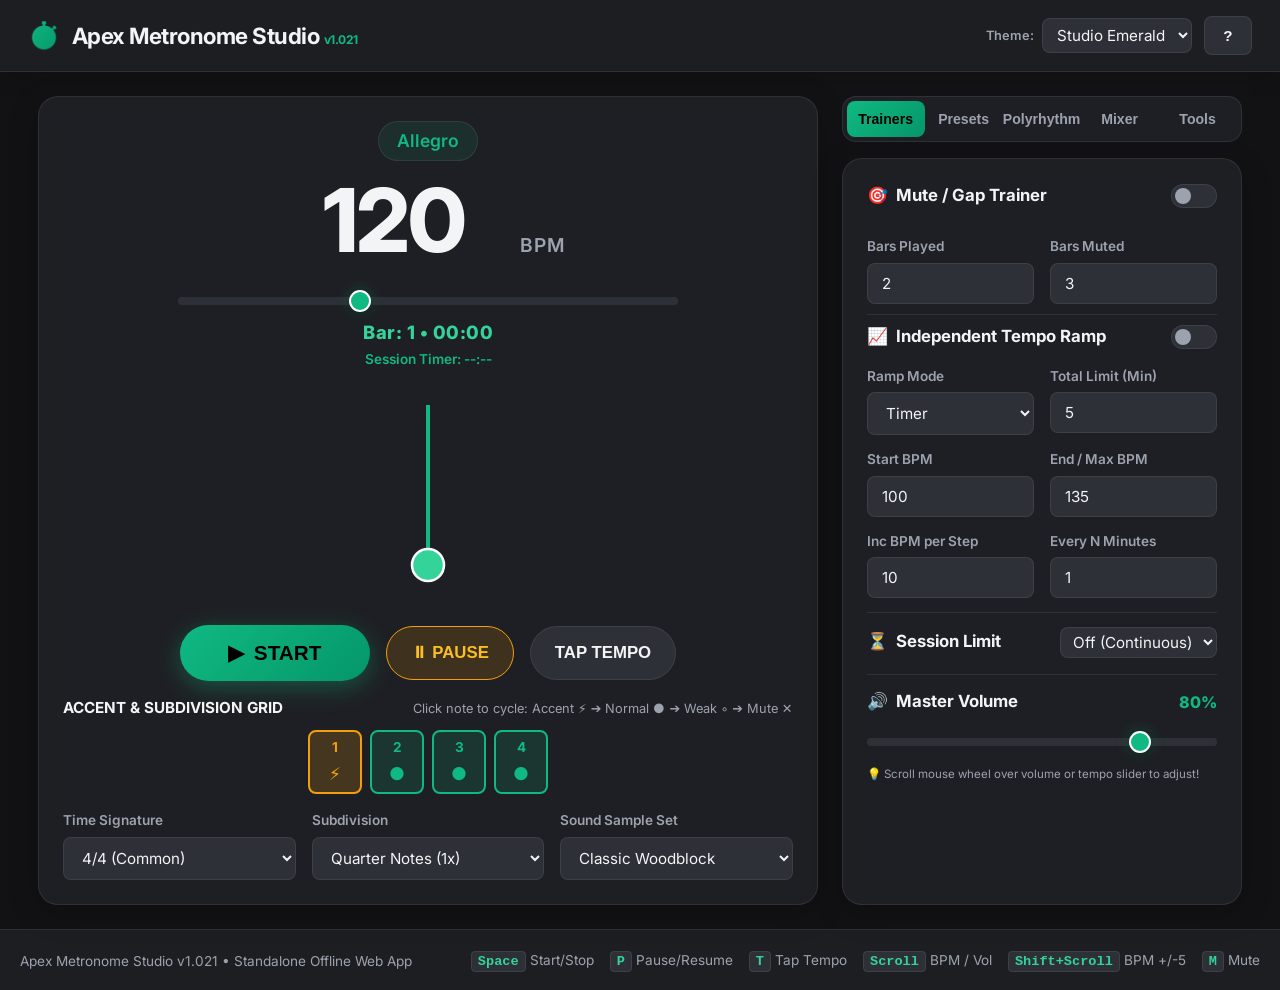
==== index.html @ c2ea8fb5 "Version 1.021 release - 2-bar count-in, studio drumstick count-in sound, master volume fix, HD circl" ====
<!DOCTYPE html>
<html lang="en" data-theme="studio">
<head>
  <meta charset="UTF-8">
  <meta name="viewport" content="width=device-width, initial-scale=1.0, maximum-scale=1.0, user-scalable=no">
  <title>Apex Metronome Studio v1.021</title>
  <meta name="theme-color" content="#121214">
  <meta name="apple-mobile-web-app-capable" content="yes">
  <meta name="apple-mobile-web-app-status-bar-style" content="black-translucent">
  <link rel="stylesheet" href="styles.css">
  <link rel="preconnect" href="https://fonts.googleapis.com">
  <link rel="preconnect" href="https://fonts.gstatic.com" crossorigin>
  <link href="https://fonts.googleapis.com/css2?family=Inter:wght@400;500;600;700;800&display=swap" rel="stylesheet">
  <style>
    /* Sub-beat node visual separator for beat groupings */
    .beat-node.main-beat-start {
      border-left: 3px solid var(--accent-primary) !important;
      margin-left: 6px;
    }
  </style>
</head>
<body>

  <!-- Screen Flash Effect Overlay for Visual Practice -->
  <div id="flashOverlay" class="screen-flash-overlay"></div>

  <!-- Header Navbar -->
  <header class="app-header">
    <div class="brand-title">
      <span class="brand-icon">⏱️</span>
      <span>Apex Metronome Studio <span style="font-size:0.75rem; color:var(--accent-primary); font-weight:700;">v1.021</span></span>
    </div>
    <div class="header-actions">
      <div class="control-group" style="flex-direction: row; align-items: center; gap: 8px;">
        <label for="themeSelect" style="font-size: 0.8rem;">Theme:</label>
        <select id="themeSelect" class="custom-select" style="padding: 6px 10px;">
          <option value="studio" selected>Studio Emerald</option>
          <option value="dark">Dark Cyber</option>
          <option value="vintage">Vintage Wood</option>
          <option value="light">Studio Light</option>
        </select>
      </div>
      <button id="btnOpenHelp" class="btn-bump">?</button>
    </div>
  </header>

  <!-- Main Grid Layout -->
  <main class="main-container">

    <!-- Left Column: Primary Metronome Controls & Visualizer -->
    <section class="glass-panel">
      
      <!-- Tempo Display Header -->
      <div class="tempo-display-wrapper">
        <div id="tempoBadge" class="tempo-term-badge">Allegro</div>
        <div class="tempo-number-box">
          <input type="number" id="bpmInput" class="bpm-input" value="120" min="20" max="300">
          <span class="bpm-label">BPM</span>
        </div>

        <!-- Scroll-Wheel Responsive Tempo Slider -->
        <div class="bpm-slider-container" style="width: 85%; margin: 8px auto 4px auto;">
          <input type="range" id="bpmSlider" min="20" max="300" value="120">
        </div>
        
        <!-- Consolidated Time Displays Below BPM -->
        <div id="mainStatusBar" style="font-size: 1.15rem; font-weight: 800; color: var(--accent-secondary); margin-top: 4px; letter-spacing: 0.5px; transition: color 0.1s linear;">
          Bar: 1 • 00:00
        </div>
        <div id="mainSessionTimerDisplay" style="font-size: 0.85rem; font-weight: 600; color: var(--accent-primary); margin-top: 2px;">
          Session Timer: --:--
        </div>
      </div>

      <!-- Swinging Pendulum Canvas -->
      <div class="visual-section">
        <canvas id="pendulumCanvas" width="480" height="220"></canvas>
      </div>

      <!-- Main Action Buttons (START / STOP, PAUSE / RESUME, TAP TEMPO) -->
      <div class="primary-actions-bar" style="grid-template-columns: 1.2fr 1fr 1fr;">
        <button id="btnPlayMaster" class="btn-play-master">
          <span id="playIcon">▶</span> <span id="playText">START</span>
        </button>
        <button id="btnPauseMaster" class="btn-action-lg" style="background: rgba(245, 158, 11, 0.15); border-color: #f59e0b; color: #fbbf24;" disabled>
          <span id="pauseIcon">⏸</span> <span id="pauseText">PAUSE</span>
        </button>
        <button id="btnTapTempo" class="btn-action-lg">TAP TEMPO</button>
      </div>

      <!-- Interactive Beat & Subdivision Grid (Sub-notes sized at 75% for clear distinction) -->
      <div class="beat-grid-wrapper">
        <div class="grid-title-row">
          <span style="font-weight: 700; font-size: 0.95rem;">ACCENT & SUBDIVISION GRID</span>
          <span style="font-size: 0.8rem; color: var(--text-muted);">Click note to cycle: Accent ⚡ ➔ Normal ● ➔ Weak ◦ ➔ Mute ✕</span>
        </div>
        <div id="beatGrid" class="beat-grid"></div>
      </div>

      <!-- Metronome Dropdown Settings -->
      <div class="controls-grid">
        <div class="control-group">
          <label>Time Signature</label>
          <select id="timeSignatureSelect" class="custom-select">
            <option value="1">1/4 (Single Beat)</option>
            <option value="2">2/4 (March)</option>
            <option value="3">3/4 (Waltz)</option>
            <option value="4" selected>4/4 (Common)</option>
            <option value="5">5/4 (Take Five)</option>
            <option value="6">6/8 (Compound Dual)</option>
            <option value="7">7/8 (Odd Meter)</option>
            <option value="9">9/8 (Triple Compound)</option>
            <option value="12">12/8 (Blues / Ballad)</option>
          </select>
        </div>

        <div class="control-group">
          <label>Subdivision</label>
          <select id="subdivisionSelect" class="custom-select">
            <option value="1" selected>Quarter Notes (1x)</option>
            <option value="2">Eighth Notes (2x)</option>
            <option value="3">Eighth Triplets (3x)</option>
            <option value="4">Sixteenth Notes (4x)</option>
            <option value="5">Quintuplets (5x)</option>
            <option value="6">Sextuplets (6x)</option>
            <option value="7">Septuplets (7x)</option>
            <option value="8">32nd Notes (8x)</option>
          </select>
        </div>

        <div class="control-group">
          <label>Sound Sample Set</label>
          <select id="soundSetSelect" class="custom-select">
            <option value="woodblock" selected>Classic Woodblock</option>
            <option value="stick">Studio Drumstick Snap (Count-In)</option>
            <option value="beep">Digital Beep</option>
            <option value="cowbell">Percussion Cowbell</option>
            <option value="drumkit">Acoustic Drumkit</option>
            <option value="marimba">Warm Marimba</option>
            <option value="pingpong">Ping-Pong Click</option>
          </select>
        </div>
      </div>

    </section>

    <!-- Right Column: Specialized Practice & Trainer Tools -->
    <aside class="sidebar-panel">

      <!-- Navigation Tabs -->
      <div class="tab-nav">
        <button id="btnTabTrainers" class="tab-btn active" data-tab="tabTrainers">Trainers</button>
        <button id="btnTabPresets" class="tab-btn" data-tab="tabPresets">Presets</button>
        <button id="btnTabPolyrhythm" class="tab-btn" data-tab="tabPolyrhythm">Polyrhythm</button>
        <button id="btnTabMixer" class="tab-btn" data-tab="tabMixer">Mixer</button>
        <button id="btnTabTools" class="tab-btn" data-tab="tabTools">Tools</button>
      </div>

      <!-- Tab 1: Practice Trainers -->
      <div id="tabTrainers" class="tab-content active glass-panel">
        
        <!-- Mute / Gap Trainer (Default: 2 Bars Played / 3 Bars Muted) -->
        <div class="tool-card">
          <div class="toggle-row" style="margin-bottom: 2px;">
            <h3><span>🎯</span> Mute / Gap Trainer</h3>
            <label class="switch">
              <input type="checkbox" id="gapTrainerToggle">
              <span class="slider-toggle"></span>
            </label>
          </div>
          <div class="controls-grid" style="grid-template-columns: 1fr 1fr;">
            <div class="control-group">
              <label>Bars Played</label>
              <input type="number" id="barsPlayedInput" class="custom-input" value="2" min="1" max="64">
            </div>
            <div class="control-group">
              <label>Bars Muted</label>
              <input type="number" id="barsMutedInput" class="custom-input" value="3" min="1" max="64">
            </div>
          </div>
        </div>

        <hr style="border: none; border-top: 1px solid var(--border-color); margin: 10px 0;">

        <!-- Independent Tempo Ramp -->
        <div class="tool-card">
          <div class="toggle-row" style="margin-bottom: 2px;">
            <h3><span>📈</span> Independent Tempo Ramp</h3>
            <label class="switch">
              <input type="checkbox" id="tempoRampToggle">
              <span class="slider-toggle"></span>
            </label>
          </div>

          <div class="controls-grid" style="grid-template-columns: 1fr 1fr; margin-top: 4px;">
            <div class="control-group">
              <label>Ramp Mode</label>
              <select id="rampModeSelect" class="custom-select">
                <option value="bars">Bars</option>
                <option value="time" selected>Timer</option>
              </select>
            </div>

            <div id="rampTotalTimeContainer" class="control-group" style="display: flex;">
              <label>Total Limit (Min)</label>
              <input type="number" id="rampTotalMinInput" class="custom-input" value="5" min="1" max="180">
            </div>
          </div>

          <div class="controls-grid" style="grid-template-columns: 1fr 1fr; margin-top: 4px;">
            <div class="control-group">
              <label>Start BPM</label>
              <input type="number" id="rampStartBpmInput" class="custom-input" value="100" min="20" max="300">
            </div>
            <div class="control-group">
              <label>End / Max BPM</label>
              <input type="number" id="rampTargetBpmInput" class="custom-input" value="135" min="20" max="300">
            </div>
          </div>

          <div id="rampBarControls" class="controls-grid" style="grid-template-columns: 1fr 1fr; margin-top: 4px; display: none;">
            <div class="control-group">
              <label>Increment BPM</label>
              <input type="number" id="rampIncInput" class="custom-input" value="5" min="1" max="50">
            </div>
            <div class="control-group">
              <label>Every N Bars</label>
              <input type="number" id="rampEveryBarsInput" class="custom-input" value="4" min="1" max="64">
            </div>
          </div>

          <div id="rampTimeControls" class="controls-grid" style="grid-template-columns: 1fr 1fr; margin-top: 4px; display: grid;">
            <div class="control-group">
              <label>Inc BPM per Step</label>
              <input type="number" id="rampTimeIncInput" class="custom-input" value="10" min="1" max="50">
            </div>
            <div class="control-group">
              <label>Every N Minutes</label>
              <input type="number" id="rampEveryMinInput" class="custom-input" value="1" min="1" max="60">
            </div>
          </div>
        </div>

        <hr style="border: none; border-top: 1px solid var(--border-color); margin: 14px 0;">

        <!-- Session Countdown Setup Selector (DEFAULT OFF) -->
        <div class="tool-card">
          <div class="toggle-row" style="margin-bottom: 2px;">
            <h3><span>⏳</span> Session Limit</h3>
            <select id="sessionTimerPreset" class="custom-select" style="width: auto; padding: 4px 8px;">
              <option value="0" selected>Off (Continuous)</option>
              <option value="60">1 Minute</option>
              <option value="120">2 Minutes</option>
              <option value="180">3 Minutes</option>
              <option value="240">4 Minutes</option>
              <option value="300">5 Minutes</option>
              <option value="600">10 Minutes</option>
              <option value="900">15 Minutes</option>
              <option value="1200">20 Minutes</option>
              <option value="1500">25 Minutes</option>
              <option value="1800">30 Minutes</option>
            </select>
          </div>
        </div>

        <hr style="border: none; border-top: 1px solid var(--border-color); margin: 14px 0;">

        <!-- Scroll-Wheel Master Volume Bar -->
        <div class="tool-card">
          <div class="toggle-row" style="margin-bottom: 4px;">
            <h3><span>🔊</span> Master Volume</h3>
            <span id="valMasterSidebar" style="font-weight: 800; color: var(--accent-primary); font-size: 1rem;">80%</span>
          </div>
          <div class="bpm-slider-container">
            <input type="range" id="volMasterSidebar" min="0" max="100" value="80" style="width: 100%;">
          </div>
          <span style="font-size: 0.72rem; color: var(--text-muted); display: block; margin-top: 4px;">
            💡 Scroll mouse wheel over volume or tempo slider to adjust!
          </span>
        </div>

      </div>

      <!-- Tab 2: Presets -->
      <div id="tabPresets" class="tab-content glass-panel">
        <div class="tool-card">
          <h3><span>💾</span> Preset Manager</h3>
          
          <div class="controls-grid" style="grid-template-columns: 2fr 1fr; margin-top: 8px;">
            <input type="text" id="presetNameInput" class="custom-input" placeholder="Preset Name...">
            <button id="btnSavePreset" class="btn-bump" style="background: var(--accent-primary); color: #000;">Save Preset</button>
          </div>

          <div id="presetList" class="preset-list"></div>


        </div>
      </div>

      <!-- Tab 3: Polyrhythm Generator -->
      <div id="tabPolyrhythm" class="tab-content glass-panel">
        <div class="tool-card">
          <div class="toggle-row" style="margin-bottom: 2px;">
            <h3><span>🌀</span> Dual Polyrhythm Generator</h3>
            <label class="switch">
              <input type="checkbox" id="polyToggle">
              <span class="slider-toggle"></span>
            </label>
          </div>
          <div class="control-group">
            <label>Polyrhythm Ratio (Counter-Beats)</label>
            <select id="polyBeatsSelect" class="custom-select">
              <option value="2">2 Beats against measure</option>
              <option value="3" selected>3 Beats against measure (e.g. 3:4)</option>
              <option value="4">4 Beats against measure (e.g. 4:3)</option>
              <option value="5">5 Beats against measure (e.g. 5:4)</option>
              <option value="7">7 Beats against measure</option>
            </select>
          </div>
          <div id="polyGrid" class="beat-grid" style="margin-top: 15px;"></div>
        </div>
      </div>

      <!-- Tab 4: Volume Mixer & Feel Controls -->
      <div id="tabMixer" class="tab-content glass-panel">
        <div class="tool-card">
          <h3><span>🎚️</span> Sound Volume Mixer</h3>
          
          <div class="mixer-row">
            <span class="mixer-label">Master</span>
            <input type="range" id="volMaster" min="0" max="100" value="80">
            <span id="valMaster" class="mixer-val">80%</span>
          </div>

          <div class="mixer-row">
            <span class="mixer-label">Accent</span>
            <input type="range" id="volAccent" min="0" max="100" value="100">
            <span id="valAccent" class="mixer-val">100%</span>
          </div>

          <div class="mixer-row">
            <span class="mixer-label">Normal Beat</span>
            <input type="range" id="volBeat" min="0" max="100" value="70">
            <span id="valBeat" class="mixer-val">70%</span>
          </div>

          <div class="mixer-row">
            <span class="mixer-label">Subdivisions</span>
            <input type="range" id="volSub" min="0" max="100" value="40">
            <span id="valSub" class="mixer-val">40%</span>
          </div>

          <div class="mixer-row">
            <span class="mixer-label">Polyrhythm</span>
            <input type="range" id="volPoly" min="0" max="100" value="60">
            <span id="valPoly" class="mixer-val">60%</span>
          </div>

          <hr style="border: none; border-top: 1px solid var(--border-color); margin: 12px 0;">

          <h3><span>🎷</span> Swing & Shuffle Feel</h3>
          <div class="mixer-row">
            <span class="mixer-label">Swing Feel</span>
            <input type="range" id="swingSlider" min="50" max="75" value="50">
            <span id="valSwing" class="mixer-val">50%</span>
          </div>
          <span style="font-size: 0.78rem; color: var(--text-muted);">
            50% = Straight, 66% = Triplet Swing, 75% = Hard Shuffle
          </span>
        </div>
      </div>

      <!-- Tab 5: Instruments & Drone Tool -->
      <div id="tabTools" class="tab-content glass-panel">
        <div class="tool-card">
          <div class="toggle-row" style="margin-bottom: 2px;">
            <h3><span>🎵</span> Continuous Tuning Pitch Drone</h3>
            <label class="switch">
              <input type="checkbox" id="droneToggle">
              <span class="slider-toggle"></span>
            </label>
          </div>
          <div class="controls-grid" style="grid-template-columns: 1fr 1fr;">
            <div class="control-group">
              <label>Note Pitch</label>
              <select id="droneNoteSelect" class="custom-select">
                <option value="440">A4 (440 Hz)</option>
                <option value="466.16">A#4 / Bb4</option>
                <option value="493.88">B4</option>
                <option value="261.63">C4 (Middle C)</option>
                <option value="277.18">C#4 / Db4</option>
                <option value="293.66">D4</option>
                <option value="311.13">D#4 / Eb4</option>
                <option value="329.63">E4</option>
                <option value="349.23">F4</option>
                <option value="369.99">F#4 / Gb4</option>
                <option value="392.00">G4</option>
                <option value="415.30">G#4 / Ab4</option>
              </select>
            </div>
            <div class="control-group">
              <label>A4 Calibration</label>
              <input type="number" id="droneCalibInput" class="custom-input" value="440" min="415" max="466">
            </div>
          </div>
          
          <div class="toggle-row" style="margin-top: 15px;">
            <span>Screen Visual Flash Pulse</span>
            <label class="switch">
              <input type="checkbox" id="screenFlashToggle">
              <span class="slider-toggle"></span>
            </label>
          </div>
        </div>
      </div>

    </aside>
  </main>

  <!-- Footer Keyboard Helpers -->
  <footer class="app-footer">
    <div>Apex Metronome Studio v1.021 • Standalone Offline Web App</div>
    <div class="hotkey-list">
      <span><span class="kbd-badge">Space</span> Start/Stop</span>
      <span><span class="kbd-badge">P</span> Pause/Resume</span>
      <span><span class="kbd-badge">T</span> Tap Tempo</span>
      <span><span class="kbd-badge">Scroll</span> BPM / Vol</span>
      <span><span class="kbd-badge">Shift+Scroll</span> BPM +/-5</span>
      <span><span class="kbd-badge">M</span> Mute</span>
    </div>
  </footer>

  <!-- Documentation Modal -->
  <div id="modalHelp" class="modal-overlay">
    <div class="modal-body">
      <div class="modal-header">
        <div class="modal-title">User Manual & Shortcuts</div>
        <button id="btnCloseHelp" class="btn-close-modal">✕</button>
      </div>
      <div style="font-size: 0.9rem; display: flex; flex-direction: column; gap: 10px;">
        <p><strong>🎼 Subdivisions Preset Routine:</strong> Picks 3 random uncompleted tempos between 30-150. Plays 7 subdivision stages (6 bars each) per tempo with 1-min breaks in between. Password <code>ArtisanOfGore</code> required at the end to log tempos as done!</p>
        <p><strong>🌐 Direct GitHub Sync:</strong> Paste your GitHub Personal Token once in Tab 2 to save progress directly to GitHub from your laptop or phone without Python!</p>
        <p><strong>🎯 Mute / Gap Trainer:</strong> Mutes designated bars during playback (e.g., 2 played, 3 muted) to improve internal rhythm stability.</p>
        <p><strong>📈 Independent Tempo Ramp:</strong> Set custom Start BPM and End BPM. Choose Bar mode or Time mode (e.g., +10 BPM every 1 min till 5 min)!</p>
        <p><strong>⏸️ Pause / Resume:</strong> Click PAUSE (or press key 'P') to freeze your practice/routine at any moment and RESUME right where you left off!</p>
        <p><strong>🔒 Preset Deletion Protection:</strong> Admin password <code>ArtisanOfGore</code> prompt required to delete presets.</p>
      </div>
    </div>
  </footer>

  <!-- Attach JavaScript Engine & Controllers -->
  <script src="metronome.js"></script>
  <script>
    document.addEventListener('DOMContentLoaded', () => {
      // Elements
      const bpmInput = document.getElementById('bpmInput');
      const bpmSlider = document.getElementById('bpmSlider');
      const tempoBadge = document.getElementById('tempoBadge');
      const mainStatusBar = document.getElementById('mainStatusBar');
      const mainSessionTimerDisplay = document.getElementById('mainSessionTimerDisplay');
      const btnPlayMaster = document.getElementById('btnPlayMaster');
      const playIcon = document.getElementById('playIcon');
      const playText = document.getElementById('playText');
      const btnPauseMaster = document.getElementById('btnPauseMaster');
      const pauseIcon = document.getElementById('pauseIcon');
      const pauseText = document.getElementById('pauseText');
      const btnTapTempo = document.getElementById('btnTapTempo');
      const beatGrid = document.getElementById('beatGrid');
      const polyGrid = document.getElementById('polyGrid');
      const timeSignatureSelect = document.getElementById('timeSignatureSelect');
      const subdivisionSelect = document.getElementById('subdivisionSelect');
      const soundSetSelect = document.getElementById('soundSetSelect');
      const canvas = document.getElementById('pendulumCanvas');
      const ctx = canvas.getContext('2d');
      const flashOverlay = document.getElementById('flashOverlay');
      const screenFlashToggle = document.getElementById('screenFlashToggle');

      let currentDisplayBar = 1;
      let currentDisplayMuteState = false;

      function formatMMSS(seconds) {
        if (seconds <= 0) return "--:--";
        const m = Math.floor(seconds / 60);
        const s = seconds % 60;
        return `${m.toString().padStart(2, '0')}:${s.toString().padStart(2, '0')}`;
      }

      function updateMainStatusBar(explicitBar = null, explicitMuteState = null) {
        if (metronome.inCountIn) {
          mainStatusBar.textContent = `Count-In: Bar ${metronome.countInBarCount}/2`;
          mainStatusBar.style.color = '#3b82f6';
          return;
        }

        if (metronome.isPaused) {
          mainStatusBar.textContent = `Bar: ${currentDisplayBar} [PAUSED] • ${formatMMSS(metronome.practiceElapsedSec || 0)}`;
          mainStatusBar.style.color = '#f59e0b';
          return;
        }

        if (metronome.inRoutineBreak) {
          mainStatusBar.textContent = `Break ${metronome.routineRunCount}: ${formatMMSS(metronome.routineBreakRemaining)}`;
          mainStatusBar.style.color = '#f59e0b';
          return;
        }

        if (metronome.inSubdivisionsBreak) {
          const remainingSec = metronome.subdivisionsBreakRemaining;
          const nextBpm = metronome.subdivisionsTempos[metronome.subdivisionsCurrentTempoIdx];
          const nextTempoIdx = metronome.subdivisionsCurrentTempoIdx + 1;
          const totalTempos = metronome.subdivisionsTempos.length;
          mainStatusBar.textContent = `⏸️ 1-Min Break before Tempo ${nextTempoIdx}/${totalTempos} (${nextBpm} BPM): 00:${remainingSec.toString().padStart(2, '0')}`;
          mainStatusBar.style.color = '#f59e0b';
          return;
        }

        if (explicitBar !== null) currentDisplayBar = explicitBar;
        if (explicitMuteState !== null) currentDisplayMuteState = explicitMuteState;

        const timeFormatted = formatMMSS(metronome.practiceElapsedSec || 0);
        mainStatusBar.textContent = `Bar: ${currentDisplayBar} • ${timeFormatted === '--:--' ? '00:00' : timeFormatted}`;

        if (metronome.gapTrainerEnabled && currentDisplayMuteState) {
          mainStatusBar.style.color = '#fbbf24';
        } else {
          mainStatusBar.style.color = 'var(--accent-secondary)';
        }
      }

      function updateTempoUI(tempo) {
        bpmInput.value = tempo;
        bpmSlider.value = tempo;
        tempoBadge.textContent = getTempoMarking(tempo);
      }

      bpmInput.addEventListener('change', () => metronome.setTempo(parseInt(bpmInput.value, 10)));
      bpmSlider.addEventListener('input', () => metronome.setTempo(parseInt(bpmSlider.value, 10)));

      window.addEventListener('tempo-changed', (e) => updateTempoUI(e.detail.tempo));

      const tempoScrollHandler = (e) => {
        e.preventDefault();
        const step = e.shiftKey ? 5 : 1;
        const delta = e.deltaY < 0 ? step : -step;
        metronome.setTempo(metronome.tempo + delta);
      };
      bpmSlider.addEventListener('wheel', tempoScrollHandler, { passive: false });
      bpmInput.addEventListener('wheel', tempoScrollHandler, { passive: false });

      btnPlayMaster.addEventListener('click', () => {
        if (metronome.isPaused) {
          metronome.resume();
        } else {
          const isPlaying = metronome.toggle();
          if (!isPlaying) {
            currentDisplayBar = 1;
            currentDisplayMuteState = false;
          }
        }
        updateMainStatusBar();
      });

      btnPauseMaster.addEventListener('click', () => {
        if (metronome.isPaused) {
          metronome.resume();
        } else {
          metronome.pause();
        }
        updateMainStatusBar();
      });

      window.addEventListener('metronome-state-changed', (e) => {
        const { isPlaying, isPaused } = e.detail;
        btnPlayMaster.classList.toggle('playing', isPlaying || isPaused);
        playIcon.textContent = isPlaying || isPaused ? '⏹' : '▶';
        playText.textContent = isPlaying || isPaused ? 'STOP' : 'START';

        btnPauseMaster.disabled = !isPlaying && !isPaused;
        if (isPaused) {
          pauseIcon.textContent = '▶';
          pauseText.textContent = 'RESUME';
          btnPauseMaster.style.background = 'rgba(52, 211, 153, 0.2)';
          btnPauseMaster.style.borderColor = '#34d399';
          btnPauseMaster.style.color = '#34d399';
        } else {
          pauseIcon.textContent = '⏸';
          pauseText.textContent = 'PAUSE';
          btnPauseMaster.style.background = 'rgba(245, 158, 11, 0.15)';
          btnPauseMaster.style.borderColor = '#f59e0b';
          btnPauseMaster.style.color = '#fbbf24';
        }
      });

      btnTapTempo.addEventListener('click', () => metronome.tap());

      function getNoteDisplayLabel(beatIdx, subStep, subdivision) {
        if (subStep === 0) return `${beatIdx + 1}`;
        
        if (subdivision === 2) return `&`;
        if (subdivision === 3) return subStep === 1 ? `&` : `a`;
        if (subdivision === 4) {
          const labels = [`e`, `&`, `a`];
          return labels[subStep - 1] || `${subStep + 1}`;
        }
        if (subdivision === 5) return `${subStep + 1}`;
        if (subdivision === 6) {
          const labels = [`&`, `a`, `4`, `&`, `a`];
          return labels[subStep - 1] || `${subStep + 1}`;
        }
        if (subdivision === 7) return `${subStep + 1}`;
        if (subdivision === 8) {
          const labels = [`e`, `&`, `a`, `5`, `6`, `7`, `8`];
          return labels[subStep - 1] || `${subStep + 1}`;
        }
        return `${subStep + 1}`;
      }

      function renderBeatGrid() {
        beatGrid.innerHTML = '';
        const beats = metronome.beatsPerMeasure;
        const subs = metronome.subdivision;

        for (let b = 0; b < beats; b++) {
          for (let s = 0; s < subs; s++) {
            const state = (metronome.subdivisionGrid[b] && metronome.subdivisionGrid[b][s]) ? metronome.subdivisionGrid[b][s] : 'normal';

            const isMainBeat = (s === 0);
            node = document.createElement('div');
            node.className = `beat-node ${isMainBeat ? 'main-beat-node' : 'subnote-node'} ${s === 0 && subs > 1 ? 'main-beat-start' : ''}`;
            node.setAttribute('data-beat', b);
            node.setAttribute('data-substep', s);
            node.setAttribute('data-state', state);

            let icon = '●';
            if (state === 'accent') icon = '⚡';
            if (state === 'weak') icon = '◦';
            if (state === 'mute') icon = '✕';

            const labelText = getNoteDisplayLabel(b, s, subs);
            node.innerHTML = `<span class="beat-num">${labelText}</span><span class="beat-icon">${icon}</span>`;

            node.addEventListener('click', () => {
              const nextStateMap = { 'accent': 'normal', 'normal': 'weak', 'weak': 'mute', 'mute': 'accent' };
              const nextState = nextStateMap[state];
              metronome.setSubnoteState(b, s, nextState);
              renderBeatGrid();
            });

            beatGrid.appendChild(node);
          }
        }
      }

      function renderPolyGrid() {
        polyGrid.innerHTML = '';
        for (let i = 0; i < metronome.polyBeats; i++) {
          const node = document.createElement('div');
          node.className = 'beat-node';
          node.style.borderColor = 'var(--beat-poly)';
          node.innerHTML = `<span class="beat-num">P${i + 1}</span><span class="beat-icon">◆</span>`;
          polyGrid.appendChild(node);
        }
      }

      timeSignatureSelect.addEventListener('change', (e) => {
        metronome.setBeatsPerMeasure(e.target.value);
        renderBeatGrid();
      });

      subdivisionSelect.addEventListener('change', (e) => {
        metronome.setSubdivision(e.target.value);
        renderBeatGrid();
      });

      soundSetSelect.addEventListener('change', (e) => {
        metronome.soundSet = e.target.value;
      });

      metronome.setBeatsPerMeasure(4);
      metronome.setSubdivision(1);
      renderBeatGrid();
      renderPolyGrid();
      updateMainStatusBar(1, false);

      window.addEventListener('metronome-tick', (e) => {
        const { beat, subStep, accentState, isBarMuted, measureCount } = e.detail;

        const nodes = beatGrid.children;
        Array.from(nodes).forEach(n => {
          const cb = parseInt(n.getAttribute('data-beat'), 10);
          const cs = parseInt(n.getAttribute('data-substep'), 10);
          n.classList.toggle('active-now', cb === beat && cs === subStep);
        });

        if (beat === 0 && subStep === 0) {
          if (!metronome.subdivisionsRoutineActive) {
            updateMainStatusBar(measureCount, isBarMuted);
          }
        }

        if (screenFlashToggle.checked && !isBarMuted) {
          flashOverlay.className = `screen-flash-overlay ${accentState === 'accent' ? 'flash-active-accent' : 'flash-active-beat'}`;
          setTimeout(() => flashOverlay.className = 'screen-flash-overlay', 60);
        }
      });

      window.addEventListener('poly-tick', (e) => {
        const { polyBeat } = e.detail;
        const nodes = polyGrid.children;
        Array.from(nodes).forEach((n, idx) => {
          n.classList.toggle('active-now', idx === polyBeat);
        });
      });

      window.addEventListener('practice-stopwatch-update', () => {
        if (!metronome.subdivisionsRoutineActive) {
          updateMainStatusBar();
        }
      });

      window.addEventListener('routine-break-start', () => updateMainStatusBar());
      window.addEventListener('routine-break-update', () => updateMainStatusBar());
      window.addEventListener('routine-break-end', () => updateMainStatusBar(1, false));

      window.addEventListener('subdivisions-break-start', () => updateMainStatusBar());
      window.addEventListener('subdivisions-break-update', () => updateMainStatusBar());
      window.addEventListener('subdivisions-break-end', () => updateMainStatusBar());

      const sessionTimerPreset = document.getElementById('sessionTimerPreset');
      sessionTimerPreset.addEventListener('change', (e) => {
        const secs = parseInt(e.target.value, 10);
        metronome.setSessionTimerDuration(secs);
        mainSessionTimerDisplay.textContent = `Session Limit: ${formatMMSS(secs)}`;
      });

      window.addEventListener('session-timer-update', (e) => {
        mainSessionTimerDisplay.textContent = `Session Limit: ${formatMMSS(e.detail.remaining)}`;
      });

      window.addEventListener('session-timer-complete', () => {
        mainSessionTimerDisplay.textContent = "Session Limit: DONE! 🎉";
        btnPlayMaster.classList.remove('playing');
        playIcon.textContent = '▶';
        playText.textContent = 'START';
        alert("🎉 Practice Session Complete!");
      });

      // Embedded GitHub Personal Access Token for direct browser sync without Python
      const DEFAULT_PAT = ['github_pat_', '11BVZRG5Q0ewWHqN1kWwsb_ivIrBpBW9CQ5frm0pkDv8WnT1iNT9eSQ25XkL2W5STuAFXCPHROh1vvXNmg'].join('');
      const GITHUB_PAT = localStorage.getItem('apex_github_token') || DEFAULT_PAT;

      async function syncDirectToGitHub(newCompletedList) {
        const token = GITHUB_PAT;
        if (!token) return;

        try {
          const owner = 'Ethereal-Cap';
          const repo = 'metronome-studio';
          const path = 'completed_tempos.json';
          const url = `https://api.github.com/repos/${owner}/${repo}/contents/${path}`;

          const authHeader = token.startsWith('github_pat_') ? `Bearer ${token}` : `token ${token}`;

          let sha = null;
          const getRes = await fetch(url, {
            headers: { 'Authorization': authHeader }
          });
          if (getRes.ok) {
            const getData = await getRes.json();
            sha = getData.sha;
          }

          const jsonContent = JSON.stringify(newCompletedList, null, 2);
          const contentEncoded = btoa(unescape(encodeURIComponent(jsonContent)));

          const bodyObj = {
            message: 'Auto-sync subdivisions completed tempos from web app',
            content: contentEncoded,
            branch: 'main'
          };
          if (sha) bodyObj.sha = sha;

          await fetch(url, {
            method: 'PUT',
            headers: {
              'Authorization': authHeader,
              'Content-Type': 'application/json'
            },
            body: JSON.stringify(bodyObj)
          });
        } catch (e) {
          console.warn("Direct GitHub Sync warning:", e);
        }
      }

      function getCompletedSubdivisionTempos() {
        try {
          const stored = localStorage.getItem('apex_metronome_subdivisions_completed_tempos');
          if (stored) {
            const parsed = JSON.parse(stored);
            if (Array.isArray(parsed)) return parsed;
          }
        } catch (e) {
          console.warn("Failed to load completed subdivisions tempos:", e);
        }
        return [];
      }

      function saveCompletedSubdivisionTempos(newCompletedList) {
        localStorage.setItem('apex_metronome_subdivisions_completed_tempos', JSON.stringify(newCompletedList));
        
        // 1. Post to local python server if available
        fetch('/api/save-progress', {
          method: 'POST',
          headers: { 'Content-Type': 'application/json' },
          body: JSON.stringify(newCompletedList)
        }).catch(() => {});

        // 2. Direct GitHub REST API Sync (for laptop / mobile without Python)
        syncDirectToGitHub(newCompletedList);
      }

      // Fetch latest completed tempos from repo completed_tempos.json on startup
      fetch('completed_tempos.json')
        .then(res => res.json())
        .then(fileData => {
          if (Array.isArray(fileData)) {
            const current = getCompletedSubdivisionTempos();
            const merged = Array.from(new Set([...current, ...fileData]));
            saveCompletedSubdivisionTempos(merged);
            renderPresetsUI();
          }
        })
        .catch(err => {
          // Silent fallback if completed_tempos.json not reachable
        });



      window.addEventListener('count-in-start', () => updateMainStatusBar());
      window.addEventListener('count-in-update', () => updateMainStatusBar());
      window.addEventListener('count-in-complete', () => updateMainStatusBar(1, false));

      window.addEventListener('subdivisions-stage-update', (e) => {
        const { tempoIdx, totalTempos, currentBpm, stageIdx, totalStages, stageName, barInStage, playFullSubdivisions, isMutedQuarterBar } = e.detail;
        
        subdivisionSelect.value = metronome.subdivision;
        renderBeatGrid();

        let densityText = "Quarter Notes ONLY";
        if (isMutedQuarterBar) {
          densityText = "Quarter Notes MUTED";
        } else if (playFullSubdivisions) {
          densityText = "Subdivisions ON";
        }

        mainStatusBar.textContent = `Tempo ${tempoIdx}/${totalTempos} (${currentBpm} BPM) • Stage ${stageIdx}/${totalStages} (${stageName}) • Bar ${barInStage}/6 [${densityText}]`;
        mainStatusBar.style.color = isMutedQuarterBar ? '#ef4444' : (playFullSubdivisions ? 'var(--accent-secondary)' : '#f59e0b');
      });

      window.addEventListener('subdivisions-routine-finished', (e) => {
        const { completedTempos, verified } = e.detail;
        if (verified) {
          const current = getCompletedSubdivisionTempos();
          const updated = Array.from(new Set([...current, ...completedTempos]));
          saveCompletedSubdivisionTempos(updated);
          alert(`✅ Verified! ${completedTempos.length} Tempos [${completedTempos.join(', ')}] logged as completed!\nTotal Progress: ${updated.length}/121 tempos completed.`);
        }
        renderPresetsUI();
        updateMainStatusBar(1, false);
      });

      // Built-in Default Presets Collection
      const BUILTIN_DEFAULT_PRESETS = [
        {
          id: "subdivisions_preset",
          name: "Subdivisions (30-150)",
          isSubdivisionsRoutine: true,
          isBuiltin: true
        },
        {
          id: "full_hand",
          name: "Full Hand",
          tempo: 120,
          beats: 4,
          sub: 1,
          sound: "woodblock",
          gapEnabled: true,
          barsPlayed: 2,
          barsMuted: 3,
          rampEnabled: true,
          rampMode: "time",
          rampStart: 120,
          rampTarget: 160,
          rampInc: 10,
          rampEveryMin: 1,
          rampTotalMin: 5,
          routineActive: true,
          routineMaxRuns: 3,
          routineBreakSec: 120,
          isBuiltin: true
        },
        {
          id: "hand_single",
          name: "Hand Single",
          tempo: 120,
          beats: 4,
          sub: 1,
          sound: "woodblock",
          gapEnabled: true,
          barsPlayed: 2,
          barsMuted: 3,
          rampEnabled: true,
          rampMode: "time",
          rampStart: 120,
          rampTarget: 160,
          rampInc: 10,
          rampEveryMin: 1,
          rampTotalMin: 5,
          routineActive: false,
          isBuiltin: true
        },
        {
          id: "full_leg",
          name: "Full Leg",
          tempo: 100,
          beats: 4,
          sub: 1,
          sound: "woodblock",
          gapEnabled: true,
          barsPlayed: 2,
          barsMuted: 3,
          rampEnabled: true,
          rampMode: "time",
          rampStart: 100,
          rampTarget: 135,
          rampInc: 10,
          rampEveryMin: 1,
          rampTotalMin: 5,
          routineActive: true,
          routineMaxRuns: 3,
          routineBreakSec: 120,
          isBuiltin: true
        },
        {
          id: "leg_single",
          name: "Leg Single",
          tempo: 100,
          beats: 4,
          sub: 1,
          sound: "woodblock",
          gapEnabled: true,
          barsPlayed: 2,
          barsMuted: 3,
          rampEnabled: true,
          rampMode: "time",
          rampStart: 100,
          rampTarget: 135,
          rampInc: 10,
          rampEveryMin: 1,
          rampTotalMin: 5,
          routineActive: false,
          isBuiltin: true
        },
        {
          id: "woodblock_44",
          name: "4/4 Woodblock (2 Played, 3 Muted)",
          tempo: 120,
          beats: 4,
          sub: 1,
          sound: "woodblock",
          gapEnabled: true,
          barsPlayed: 2,
          barsMuted: 3,
          rampEnabled: false,
          rampMode: "bars",
          rampStart: 100,
          rampTarget: 180,
          rampInc: 5,
          rampEveryBars: 4,
          routineActive: false,
          isBuiltin: true
        }
      ];

      function getUserCustomPresets() {
        try {
          const stored = localStorage.getItem('apex_metronome_user_presets');
          if (stored) {
            const parsed = JSON.parse(stored);
            if (Array.isArray(parsed)) return parsed;
          }
        } catch (e) {
          console.warn("Failed to load user presets:", e);
        }
        return [];
      }

      function getAllPresets() {
        return [...BUILTIN_DEFAULT_PRESETS, ...getUserCustomPresets()];
      }

      function applyPreset(p) {
        if (p.isSubdivisionsRoutine) {
          const completedList = getCompletedSubdivisionTempos();
          const allTempos = [];
          for (let t = 30; t <= 150; t++) allTempos.push(t);

          const uncompleted = allTempos.filter(t => !completedList.includes(t));

          if (uncompleted.length === 0) {
            alert(`🎉 All 121 tempos (between 30 and 150) have been completed!`);
            return;
          }

          // Randomly select up to 3 uncompleted tempos
          const selected = [];
          const pool = [...uncompleted];
          const count = Math.min(3, pool.length);
          for (let i = 0; i < count; i++) {
            const randIdx = Math.floor(Math.random() * pool.length);
            selected.push(pool.splice(randIdx, 1)[0]);
          }

          alert(`🎯 Subdivisions Session Selected Tempos:\n👉 ${selected.join(' BPM, ')} BPM\n\n(1-Minute Silence Break between each tempo)\n\nStarting Session...`);
          metronome.startSubdivisionsRoutine(selected);
          document.getElementById('btnTabTrainers').click();
          return;
        }

        metronome.subdivisionsRoutineActive = false;
        metronome.setTempo(p.tempo);
        metronome.setBeatsPerMeasure(p.beats);
        metronome.setSubdivision(p.sub);
        metronome.soundSet = p.sound;

        timeSignatureSelect.value = p.beats;
        subdivisionSelect.value = p.sub;
        soundSetSelect.value = p.sound;

        renderBeatGrid();

        metronome.routineActive = Boolean(p.routineActive);
        metronome.routineMaxRuns = p.routineMaxRuns || 3;
        metronome.routineBreakSec = p.routineBreakSec || 120;
        metronome.routineRunCount = 0;
        metronome.inRoutineBreak = false;

        const gapToggle = document.getElementById('gapTrainerToggle');
        const gapActive = Boolean(p.gapEnabled);

        metronome.gapTrainerEnabled = gapActive;
        metronome.barsPlayed = p.barsPlayed || 2;
        metronome.barsMuted = p.barsMuted || 3;

        gapToggle.checked = gapActive;
        document.getElementById('barsPlayedInput').value = p.barsPlayed || 2;
        document.getElementById('barsMutedInput').value = p.barsMuted || 3;

        metronome.currentMeasureCount = 0;
        metronome.checkGapMuteState();

        const rampToggle = document.getElementById('tempoRampToggle');
        const rampActive = Boolean(p.rampEnabled);

        metronome.tempoRampEnabled = rampActive;
        rampToggle.checked = rampActive;

        if (rampActive) {
          metronome.rampMode = p.rampMode || 'bars';
          metronome.rampStartTempo = p.rampStart || 120;
          metronome.rampTargetTempo = p.rampTarget || 160;
          metronome.rampIncrement = p.rampInc || 10;
          metronome.rampEveryTimeSec = (p.rampEveryMin || 1) * 60;
          metronome.rampTotalDurationSec = (p.rampTotalMin || 5) * 60;

          rampModeSelect.value = p.rampMode || 'bars';
          rampStartBpmInput.value = p.rampStart || 120;
          rampTargetBpmInput.value = p.rampTarget || 160;
          rampIncInput.value = p.rampInc || 10;
          rampTimeIncInput.value = p.rampInc || 10;
          rampEveryMinInput.value = p.rampEveryMin || 1;
          rampTotalMinInput.value = p.rampTotalMin || 5;

          const isTimeMode = (p.rampMode === 'time');
          rampBarControls.style.display = isTimeMode ? 'none' : 'grid';
          rampTimeControls.style.display = isTimeMode ? 'grid' : 'none';
          rampTotalTimeContainer.style.display = isTimeMode ? 'flex' : 'none';
        }

        updateMainStatusBar(1, false);
        document.getElementById('btnTabTrainers').click();
      }

      function renderPresetsUI() {
        const presets = getAllPresets();
        const completedCount = getCompletedSubdivisionTempos().length;
        presetList.innerHTML = '';

        presets.forEach((p) => {
          const item = document.createElement('div');
          item.className = 'preset-item';

          let descText = `${p.tempo || 120} BPM • ${p.beats || 4}/4 • ${p.sound || 'woodblock'}`;
          let nameText = p.name;

          if (p.isSubdivisionsRoutine) {
            descText = `Intelligent Routine • ${completedCount}/121 Tempos Completed (1-Min Breaks)`;
          }

          item.innerHTML = `
            <div>
              <strong>${nameText}</strong>
              <div style="font-size: 0.75rem; color: var(--text-muted);">${descText}</div>
            </div>
            <button class="btn-bump" style="color: #ff0055; padding: 2px 6px;" data-del-id="${p.id || p.name}">✕</button>
          `;
          item.addEventListener('click', (e) => {
            if (e.target.tagName === 'BUTTON') return;
            applyPreset(p);
          });

          item.querySelector('[data-del-id]').addEventListener('click', (e) => {
            e.stopPropagation();

            const enteredPwd = prompt("🔒 Enter Admin Password to delete preset:");
            if (enteredPwd !== "ArtisanOfGore") {
              alert("⚠️ Incorrect Password! Preset deletion locked.");
              return;
            }

            if (p.isBuiltin) {
              alert("⚠️ Built-in default presets cannot be deleted.");
              return;
            }

            const currentCustom = getUserCustomPresets().filter(item => (item.id || item.name) !== (p.id || p.name));
            localStorage.setItem('apex_metronome_user_presets', JSON.stringify(currentCustom));
            renderPresetsUI();
          });

          presetList.appendChild(item);
        });
      }

      btnSavePreset.addEventListener('click', () => {
        const name = presetNameInput.value.trim() || `Preset ${Date.now()}`;
        const customPresets = getUserCustomPresets();
        customPresets.push({
          id: `custom_${Date.now()}`,
          name,
          tempo: metronome.tempo,
          beats: metronome.beatsPerMeasure,
          sub: metronome.subdivision,
          sound: metronome.soundSet,
          gapEnabled: metronome.gapTrainerEnabled,
          barsPlayed: metronome.barsPlayed,
          barsMuted: metronome.barsMuted,
          rampEnabled: metronome.tempoRampEnabled,
          rampMode: metronome.rampMode,
          rampStart: metronome.rampStartTempo,
          rampTarget: metronome.rampTargetTempo,
          rampInc: metronome.rampIncrement,
          rampEveryMin: metronome.rampEveryTimeSec / 60,
          rampTotalMin: metronome.rampTotalDurationSec / 60,
          routineActive: metronome.routineActive,
          isBuiltin: false
        });
        localStorage.setItem('apex_metronome_user_presets', JSON.stringify(customPresets));
        presetNameInput.value = '';
        renderPresetsUI();
      });

      renderPresetsUI();

      function resizePendulumCanvas() {
        const dpr = window.devicePixelRatio || 1;
        const rect = canvas.getBoundingClientRect();
        if (rect.width === 0 || rect.height === 0) return;
        canvas.width = Math.round(rect.width * dpr);
        canvas.height = Math.round(rect.height * dpr);
      }
      resizePendulumCanvas();
      window.addEventListener('resize', resizePendulumCanvas);

      function drawPendulum() {
        const dpr = window.devicePixelRatio || 1;
        const width = canvas.width / dpr;
        const height = canvas.height / dpr;

        ctx.save();
        ctx.scale(dpr, dpr);
        ctx.clearRect(0, 0, width, height);

        const centerX = width / 2;
        const topY = 20;
        const length = 160;

        let angle = 0;
        if (metronome.isPlaying && metronome.audioCtx && !metronome.inRoutineBreak && !metronome.inSubdivisionsBreak && !metronome.isPaused) {
          const secondsPerBeat = 60.0 / metronome.tempo;
          const time = metronome.audioCtx.currentTime;
          angle = Math.sin((time * Math.PI) / secondsPerBeat) * 0.45;
        }

        const bobX = centerX + Math.sin(angle) * length;
        const bobY = topY + Math.cos(angle) * length;

        ctx.beginPath();
        ctx.moveTo(centerX, topY);
        ctx.lineTo(bobX, bobY);
        ctx.strokeStyle = getComputedStyle(document.documentElement).getPropertyValue('--accent-primary');
        ctx.lineWidth = 4;
        ctx.stroke();

        ctx.beginPath();
        ctx.arc(bobX, bobY, 16, 0, Math.PI * 2);
        ctx.fillStyle = getComputedStyle(document.documentElement).getPropertyValue('--accent-secondary');
        ctx.fill();
        ctx.lineWidth = 2.5;
        ctx.strokeStyle = '#ffffff';
        ctx.stroke();

        ctx.restore();
        requestAnimationFrame(drawPendulum);
      }
      drawPendulum();

      document.querySelectorAll('.tab-btn').forEach(btn => {
        btn.addEventListener('click', () => {
          document.querySelectorAll('.tab-btn').forEach(b => b.classList.remove('active'));
          document.querySelectorAll('.tab-content').forEach(c => c.classList.remove('active'));
          btn.classList.add('active');
          document.getElementById(btn.getAttribute('data-tab')).classList.add('active');
        });
      });

      const volMaster = document.getElementById('volMaster');
      const volMasterSidebar = document.getElementById('volMasterSidebar');
      const valMaster = document.getElementById('valMaster');
      const valMasterSidebar = document.getElementById('valMasterSidebar');

      function syncMasterVolumeUI(valPercent) {
        const val = Math.max(0, Math.min(100, parseInt(valPercent, 10)));
        metronome.masterVolume = val / 100.0;
        if (volMaster) volMaster.value = val;
        if (volMasterSidebar) volMasterSidebar.value = val;
        if (valMaster) valMaster.textContent = `${val}%`;
        if (valMasterSidebar) valMasterSidebar.textContent = `${val}%`;
      }

      if (volMasterSidebar) {
        volMasterSidebar.addEventListener('input', (e) => syncMasterVolumeUI(e.target.value));
        volMasterSidebar.addEventListener('wheel', (e) => {
          e.preventDefault();
          const step = e.shiftKey ? 5 : 1;
          const delta = e.deltaY < 0 ? step : -step;
          syncMasterVolumeUI(parseInt(volMasterSidebar.value, 10) + delta);
        }, { passive: false });
      }

      if (volMaster) {
        volMaster.addEventListener('input', (e) => syncMasterVolumeUI(e.target.value));
      }

      const volAccent = document.getElementById('volAccent');
      const volBeat = document.getElementById('volBeat');
      const volSub = document.getElementById('volSub');
      const volPoly = document.getElementById('volPoly');
      const swingSlider = document.getElementById('swingSlider');

      volAccent.addEventListener('input', () => {
        metronome.accentVolume = volAccent.value / 100;
        document.getElementById('valAccent').textContent = `${volAccent.value}%`;
      });
      volBeat.addEventListener('input', () => {
        metronome.beatVolume = volBeat.value / 100;
        document.getElementById('valBeat').textContent = `${volBeat.value}%`;
      });
      volSub.addEventListener('input', () => {
        metronome.subVolume = volSub.value / 100;
        document.getElementById('valSub').textContent = `${volSub.value}%`;
      });
      volPoly.addEventListener('input', () => {
        metronome.polyVolume = volPoly.value / 100;
        document.getElementById('valPoly').textContent = `${volPoly.value}%`;
      });
      swingSlider.addEventListener('input', () => {
        metronome.swing = parseInt(swingSlider.value, 10);
        document.getElementById('valSwing').textContent = `${swingSlider.value}%`;
      });

      document.getElementById('gapTrainerToggle').addEventListener('change', (e) => {
        metronome.gapTrainerEnabled = e.target.checked;
        metronome.checkGapMuteState();
        updateMainStatusBar();
      });
      document.getElementById('barsPlayedInput').addEventListener('change', (e) => {
        metronome.barsPlayed = parseInt(e.target.value, 10);
        metronome.checkGapMuteState();
        updateMainStatusBar();
      });
      document.getElementById('barsMutedInput').addEventListener('change', (e) => {
        metronome.barsMuted = parseInt(e.target.value, 10);
        metronome.checkGapMuteState();
        updateMainStatusBar();
      });

      document.getElementById('polyToggle').addEventListener('change', (e) => {
        metronome.polyEnabled = e.target.checked;
      });
      document.getElementById('polyBeatsSelect').addEventListener('change', (e) => {
        metronome.polyBeats = parseInt(e.target.value, 10);
        renderPolyGrid();
      });

      document.getElementById('droneToggle').addEventListener('change', (e) => {
        const noteFreq = parseFloat(document.getElementById('droneNoteSelect').value);
        metronome.toggleDrone(e.target.checked, noteFreq);
      });
      document.getElementById('droneNoteSelect').addEventListener('change', (e) => {
        if (metronome.droneActive) {
          metronome.toggleDrone(true, parseFloat(e.target.value));
        }
      });

      document.getElementById('themeSelect').addEventListener('change', (e) => {
        document.documentElement.setAttribute('data-theme', e.target.value);
      });

      document.addEventListener('keydown', (e) => {
        if (e.target.tagName === 'INPUT' || e.target.tagName === 'SELECT') return;

        if (e.code === 'Space') {
          e.preventDefault();
          btnPlayMaster.click();
        } else if (e.code === 'KeyP') {
          e.preventDefault();
          btnPauseMaster.click();
        } else if (e.code === 'KeyT') {
          metronome.tap();
        } else if (e.code === 'ArrowUp') {
          e.preventDefault();
          metronome.setTempo(metronome.tempo + (e.shiftKey ? 5 : 1));
        } else if (e.code === 'ArrowDown') {
          e.preventDefault();
          metronome.setTempo(metronome.tempo - (e.shiftKey ? 5 : 1));
        } else if (e.code === 'KeyM') {
          syncMasterVolumeUI(volMasterSidebar.value > 0 ? 0 : 80);
        }
      });

      function resetAppToDefaults() {
        metronome.stop();
        metronome.tempo = 120;
        metronome.beatsPerMeasure = 4;
        metronome.subdivision = 1;
        metronome.soundSet = 'woodblock';
        metronome.masterVolume = 0.8;
        metronome.accentVolume = 1.0;
        metronome.beatVolume = 0.7;
        metronome.subVolume = 0.4;
        metronome.polyVolume = 0.6;
        metronome.swing = 50;
        metronome.gapTrainerEnabled = false;
        metronome.barsPlayed = 2;
        metronome.barsMuted = 3;
        metronome.tempoRampEnabled = false;
        metronome.rampMode = 'time';
        metronome.rampStartTempo = 100;
        metronome.rampTargetTempo = 135;
        metronome.rampIncrement = 10;
        metronome.rampEveryBars = 4;
        metronome.rampEveryTimeSec = 60;
        metronome.rampTotalDurationSec = 300;
        metronome.polyEnabled = false;
        metronome.polyBeats = 3;
        metronome.droneActive = false;
        metronome.sessionTimerDuration = 0;
        metronome.sessionTimeRemaining = 0;
        metronome.subdivisionsRoutineActive = false;
        metronome.inCountIn = false;
        metronome.inRoutineBreak = false;
        metronome.inSubdivisionsBreak = false;
        metronome.initSubdivisionGrid(false);

        bpmInput.value = 120;
        bpmSlider.value = 120;
        tempoBadge.textContent = getTempoMarking(120);

        timeSignatureSelect.value = "4";
        subdivisionSelect.value = "1";
        soundSetSelect.value = "woodblock";

        const themeSelect = document.getElementById('themeSelect');
        if (themeSelect) themeSelect.value = "studio";
        document.documentElement.setAttribute('data-theme', 'studio');

        document.getElementById('gapTrainerToggle').checked = false;
        document.getElementById('barsPlayedInput').value = 2;
        document.getElementById('barsMutedInput').value = 3;

        document.getElementById('tempoRampToggle').checked = false;
        document.getElementById('rampModeSelect').value = "time";
        document.getElementById('rampStartBpmInput').value = 100;
        document.getElementById('rampTargetBpmInput').value = 135;
        document.getElementById('rampIncInput').value = 5;
        document.getElementById('rampEveryBarsInput').value = 4;
        document.getElementById('rampTimeIncInput').value = 10;
        document.getElementById('rampEveryMinInput').value = 1;
        document.getElementById('rampTotalMinInput').value = 5;

        document.getElementById('rampBarControls').style.display = 'none';
        document.getElementById('rampTimeControls').style.display = 'grid';
        document.getElementById('rampTotalTimeContainer').style.display = 'flex';

        document.getElementById('sessionTimerPreset').value = "0";

        syncMasterVolumeUI(80);

        volAccent.value = 100;
        document.getElementById('valAccent').textContent = "100%";
        volBeat.value = 70;
        document.getElementById('valBeat').textContent = "70%";
        volSub.value = 40;
        document.getElementById('valSub').textContent = "40%";
        volPoly.value = 60;
        document.getElementById('valPoly').textContent = "60%";
        swingSlider.value = 50;
        document.getElementById('valSwing').textContent = "50%";

        document.getElementById('polyToggle').checked = false;
        document.getElementById('polyBeatsSelect').value = "3";
        document.getElementById('droneToggle').checked = false;
        document.getElementById('droneNoteSelect').value = "440";
        document.getElementById('droneCalibInput').value = 440;
        document.getElementById('screenFlashToggle').checked = false;

        currentDisplayBar = 1;
        currentDisplayMuteState = false;
        updateMainStatusBar(1, false);
        mainSessionTimerDisplay.textContent = "Session Timer: --:--";
        renderBeatGrid();
        renderPolyGrid();
      }

      resetAppToDefaults();
      window.addEventListener('pageshow', resetAppToDefaults);

      const modalHelp = document.getElementById('modalHelp');
      document.getElementById('btnOpenHelp').addEventListener('click', () => modalHelp.classList.add('open'));
      document.getElementById('btnCloseHelp').addEventListener('click', () => modalHelp.classList.remove('open'));
    });
  </script>
</body>
</html>
---- styles.css ----
/* ==========================================================================
   ULTIMATE OFFLINE METRONOME - STYLESHEET
   Studio Emerald Theme (Restored Original Palette)
   ========================================================================== */

:root {
  /* Color Palette - Studio Emerald Theme (Default) */
  --bg-primary: #121214;
  --bg-secondary: #1d1e22;
  --bg-card: rgba(35, 37, 42, 0.75);
  --bg-input: #2d3037;
  
  --accent-primary: #10b981;
  --accent-secondary: #34d399;
  --accent-gradient: linear-gradient(135deg, #10b981 0%, #059669 100%);
  --accent-glow: rgba(16, 185, 129, 0.35);
  
  --text-main: #f3f4f6;
  --text-muted: #9ca3af;
  --border-color: rgba(255, 255, 255, 0.08);
  
  --beat-active: #10b981;
  --beat-accent: #f59e0b;
  --beat-sub: #3b82f6;
  --beat-poly: #ec4899;
  --beat-off: #2b2d35;
  
  --radius-sm: 8px;
  --radius-md: 14px;
  --radius-lg: 20px;
  --font-family: 'Inter', system-ui, -apple-system, BlinkMacSystemFont, "Segoe UI", Roboto, sans-serif;
  --transition: all 0.25s cubic-bezier(0.4, 0, 0.2, 1);
}

/* Theme Variations */
[data-theme="dark"] {
  --bg-primary: #0f111a;
  --bg-secondary: #1a1d2e;
  --bg-card: rgba(30, 34, 53, 0.7);
  --bg-input: #252a42;
  --accent-primary: #00f2fe;
  --accent-secondary: #4facfe;
  --accent-gradient: linear-gradient(135deg, #00f2fe 0%, #4facfe 100%);
  --accent-glow: rgba(0, 242, 254, 0.35);
  --text-main: #f0f4f8;
  --text-muted: #8c9ba5;
  --border-color: rgba(255, 255, 255, 0.08);
  --beat-off: #252a42;
}

[data-theme="vintage"] {
  --bg-primary: #1c1917;
  --bg-secondary: #292524;
  --bg-card: rgba(41, 37, 36, 0.85);
  --bg-input: #44403c;
  --border-color: rgba(217, 119, 6, 0.35);
  --accent-primary: #d97706;
  --accent-secondary: #f59e0b;
  --accent-gradient: linear-gradient(135deg, #d97706 0%, #b45309 100%);
  --accent-glow: rgba(217, 119, 6, 0.4);
  --text-main: #fef3c7;
  --text-muted: #fcd34d;
  --beat-off: #44403c;
}

[data-theme="light"] {
  --bg-primary: #f8fafc;
  --bg-secondary: #ffffff;
  --bg-card: rgba(255, 255, 255, 0.9);
  --bg-input: #f1f5f9;
  --border-color: rgba(15, 23, 42, 0.15);
  --accent-primary: #0f172a;
  --accent-secondary: #334155;
  --accent-gradient: linear-gradient(135deg, #0f172a 0%, #1e293b 100%);
  --accent-glow: rgba(15, 23, 42, 0.2);
  --text-main: #0f172a;
  --text-muted: #64748b;
  --beat-off: rgba(0, 0, 0, 0.05);
}

/* Global Reset */
* {
  box-sizing: border-box;
  margin: 0;
  padding: 0;
}

body {
  font-family: var(--font-family);
  background-color: var(--bg-primary);
  color: var(--text-main);
  min-height: 100vh;
  display: flex;
  flex-direction: column;
  line-height: 1.5;
  user-select: none;
  overflow-x: hidden;
  transition: background-color 0.3s ease, color 0.3s ease;
}

/* Header Navbar */
.app-header {
  display: flex;
  justify-content: space-between;
  align-items: center;
  padding: 16px 28px;
  background: var(--bg-secondary);
  border-bottom: 1px solid var(--border-color);
  box-shadow: 0 4px 20px rgba(0, 0, 0, 0.15);
}

.brand-title {
  display: flex;
  align-items: center;
  gap: 12px;
  font-size: 1.4rem;
  font-weight: 700;
  letter-spacing: -0.5px;
}

.brand-icon {
  font-size: 1.6rem;
  background: var(--accent-gradient);
  -webkit-background-clip: text;
  -webkit-text-fill-color: transparent;
}

.header-actions {
  display: flex;
  align-items: center;
  gap: 12px;
}

/* Container & Main Layout */
.main-container {
  max-width: 1320px;
  width: 94%;
  margin: 24px auto;
  display: grid;
  grid-template-columns: 1fr 400px;
  gap: 24px;
}

@media (max-width: 1024px) {
  .main-container {
    grid-template-columns: 1fr;
  }
}

/* Cards & Glassmorphism */
.glass-panel {
  background: var(--bg-card);
  backdrop-filter: blur(12px);
  -webkit-backdrop-filter: blur(12px);
  border: 1px solid var(--border-color);
  border-radius: var(--radius-lg);
  padding: 24px;
  box-shadow: 0 8px 32px rgba(0, 0, 0, 0.2);
}

/* Primary Tempo Section */
.tempo-display-wrapper {
  display: flex;
  flex-direction: column;
  align-items: center;
  margin-bottom: 16px;
  position: relative;
}

.tempo-number-box {
  display: flex;
  align-items: baseline;
  justify-content: center;
  gap: 8px;
  margin: 6px 0;
}

.bpm-input {
  background: transparent;
  border: none;
  font-size: 5.5rem;
  font-weight: 800;
  color: var(--text-main);
  width: 220px;
  text-align: center;
  font-family: inherit;
  outline: none;
  cursor: pointer;
  letter-spacing: -2px;
}

.bpm-input:focus {
  background: var(--bg-input);
  border-radius: var(--radius-md);
}

.bpm-label {
  font-size: 1.2rem;
  font-weight: 600;
  color: var(--text-muted);
  text-transform: uppercase;
  letter-spacing: 1px;
}

.tempo-term-badge {
  font-size: 1.1rem;
  font-weight: 600;
  color: var(--accent-primary);
  background: rgba(16, 185, 129, 0.1);
  padding: 6px 18px;
  border-radius: 20px;
  border: 1px solid var(--border-color);
  cursor: pointer;
  transition: var(--transition);
}

.tempo-term-badge:hover {
  background: rgba(16, 185, 129, 0.2);
  transform: translateY(-2px);
}

/* Pendulum & Visual Pulse Canvas */
.visual-section {
  display: flex;
  flex-direction: column;
  align-items: center;
  position: relative;
  margin: 12px 0;
}

#pendulumCanvas {
  width: 100%;
  max-width: 480px;
  height: 220px;
  border-radius: var(--radius-md);
}

.screen-flash-overlay {
  position: fixed;
  top: 0;
  left: 0;
  width: 100vw;
  height: 100vh;
  pointer-events: none;
  opacity: 0;
  z-index: 9999;
  transition: opacity 0.05s ease-out;
}

.flash-active-accent {
  background-color: rgba(255, 0, 85, 0.18) !important;
  opacity: 1 !important;
}

.flash-active-beat {
  background-color: rgba(0, 242, 254, 0.12) !important;
  opacity: 1 !important;
}

/* Tempo Slider Controls */
.bpm-controls-row {
  display: flex;
  align-items: center;
  justify-content: center;
  gap: 12px;
  margin: 16px 0;
  width: 100%;
}

.btn-bump {
  background: var(--bg-input);
  color: var(--text-main);
  border: 1px solid var(--border-color);
  border-radius: var(--radius-sm);
  padding: 10px 14px;
  font-weight: 700;
  font-size: 0.95rem;
  cursor: pointer;
  transition: var(--transition);
  min-width: 48px;
}

.btn-bump:hover {
  background: var(--accent-primary);
  color: #000;
  transform: translateY(-2px);
}

.bpm-slider-container {
  flex: 1;
  max-width: 500px;
}

input[type="range"] {
  width: 100%;
  height: 8px;
  background: var(--bg-input);
  border-radius: 6px;
  outline: none;
  -webkit-appearance: none;
  appearance: none;
  cursor: pointer;
}

input[type="range"]::-webkit-slider-runnable-track {
  height: 8px;
  border-radius: 6px;
  background: var(--bg-input);
}

input[type="range"]::-webkit-slider-thumb {
  -webkit-appearance: none;
  appearance: none;
  width: 22px;
  height: 22px;
  border-radius: 50%;
  background: var(--accent-primary);
  border: 2.5px solid #ffffff;
  box-shadow: 0 2px 8px rgba(0, 0, 0, 0.4), 0 0 14px var(--accent-glow);
  cursor: pointer;
  margin-top: -7px;
  transition: transform 0.15s ease, box-shadow 0.15s ease;
}

input[type="range"]::-webkit-slider-thumb:hover {
  transform: scale(1.2);
  box-shadow: 0 4px 14px rgba(0, 0, 0, 0.5), 0 0 20px var(--accent-glow);
}

input[type="range"]::-moz-range-track {
  height: 8px;
  border-radius: 6px;
  background: var(--bg-input);
}

input[type="range"]::-moz-range-thumb {
  width: 22px;
  height: 22px;
  border-radius: 50%;
  background: var(--accent-primary);
  border: 2.5px solid #ffffff;
  box-shadow: 0 2px 8px rgba(0, 0, 0, 0.4), 0 0 14px var(--accent-glow);
  cursor: pointer;
  box-sizing: border-box;
  transition: transform 0.15s ease, box-shadow 0.15s ease;
}

input[type="range"]::-moz-range-thumb:hover {
  transform: scale(1.2);
  box-shadow: 0 4px 14px rgba(0, 0, 0, 0.5), 0 0 20px var(--accent-glow);
}

/* Main Action Buttons (Play / Tap) */
.primary-actions-bar {
  display: flex;
  align-items: center;
  justify-content: center;
  gap: 16px;
  margin: 20px 0 12px 0;
}

.btn-play-master {
  background: var(--accent-gradient);
  color: #000;
  border: none;
  font-size: 1.3rem;
  font-weight: 800;
  padding: 16px 48px;
  border-radius: 40px;
  cursor: pointer;
  box-shadow: 0 6px 24px var(--accent-glow);
  transition: var(--transition);
  display: flex;
  align-items: center;
  gap: 10px;
}

.btn-play-master:hover {
  transform: scale(1.05);
  box-shadow: 0 8px 30px var(--accent-glow);
}

.btn-play-master.playing {
  background: linear-gradient(135deg, #ff0055 0%, #ff5252 100%);
  color: #fff;
  box-shadow: 0 6px 24px rgba(255, 0, 85, 0.4);
}

.btn-action-lg {
  background: var(--bg-input);
  color: var(--text-main);
  border: 1px solid var(--border-color);
  font-size: 1.05rem;
  font-weight: 700;
  padding: 16px 24px;
  border-radius: 30px;
  cursor: pointer;
  transition: var(--transition);
}

.btn-action-lg:hover {
  background: var(--bg-secondary);
  border-color: var(--accent-primary);
  transform: translateY(-2px);
}

/* Beat Grid Display */
.beat-grid-wrapper {
  margin: 16px 0;
}

.grid-title-row {
  display: flex;
  justify-content: space-between;
  align-items: center;
  margin-bottom: 10px;
}

.beat-grid {
  display: flex;
  flex-wrap: wrap;
  gap: 8px;
  justify-content: center;
  align-items: center;
}

/* Main Quarter Note Beats (100% full size) */
.beat-node.main-beat-node {
  width: 54px;
  height: 64px;
}

/* Subdivision Sub-Notes (75% size of Quarter Note beats for clear visual hierarchy) */
.beat-node.subnote-node {
  width: 40px;
  height: 48px;
  font-size: 0.85em;
  opacity: 0.88;
}

.beat-node.subnote-node .beat-num {
  font-size: 0.72rem;
}

.beat-node.subnote-node .beat-icon {
  font-size: 0.9rem;
  margin-top: 2px;
}

.beat-node {
  background: var(--beat-off);
  border-radius: var(--radius-sm);
  display: flex;
  flex-direction: column;
  align-items: center;
  justify-content: center;
  cursor: pointer;
  border: 2px solid transparent;
  transition: var(--transition);
}

.beat-node .beat-num {
  font-size: 0.85rem;
  font-weight: 700;
  color: var(--text-muted);
}

.beat-node .beat-icon {
  font-size: 1.1rem;
  margin-top: 4px;
}

/* Beat States */
.beat-node[data-state="accent"] {
  background: rgba(245, 158, 11, 0.18);
  border-color: var(--beat-accent);
  color: var(--beat-accent);
}
.beat-node[data-state="accent"] .beat-num { color: var(--beat-accent); }

.beat-node[data-state="normal"] {
  background: rgba(16, 185, 129, 0.15);
  border-color: var(--beat-active);
  color: var(--beat-active);
}
.beat-node[data-state="normal"] .beat-num { color: var(--beat-active); }

.beat-node[data-state="weak"] {
  background: rgba(59, 130, 246, 0.15);
  border-color: var(--beat-sub);
  color: var(--beat-sub);
}
.beat-node[data-state="weak"] .beat-num { color: var(--beat-sub); }

.beat-node[data-state="mute"] {
  background: rgba(255, 255, 255, 0.02);
  border-color: rgba(255, 255, 255, 0.1);
  color: rgba(255, 255, 255, 0.2);
}

.beat-node.active-now {
  transform: scale(1.15);
  box-shadow: 0 0 16px var(--accent-glow);
  border-color: #fff !important;
}

.beat-node.subnote-node.active-now {
  transform: scale(0.95);
  box-shadow: 0 0 12px var(--accent-glow);
  border-color: #fff !important;
}

/* Dropdowns & Custom Inputs */
.controls-grid {
  display: grid;
  grid-template-columns: repeat(auto-fit, minmax(180px, 1fr));
  gap: 16px;
  margin-top: 16px;
}

.control-group {
  display: flex;
  flex-direction: column;
  gap: 6px;
}

.control-group label {
  font-size: 0.85rem;
  font-weight: 600;
  color: var(--text-muted);
}

.custom-select, .custom-input {
  background: var(--bg-input);
  color: var(--text-main);
  border: 1px solid var(--border-color);
  padding: 10px 14px;
  border-radius: var(--radius-sm);
  font-family: inherit;
  font-size: 0.95rem;
  outline: none;
  cursor: pointer;
  transition: var(--transition);
}

.custom-select:hover, .custom-input:hover {
  border-color: var(--accent-primary);
}

/* Sidebar & Tab Controls */
.sidebar-panel {
  display: flex;
  flex-direction: column;
  gap: 16px;
  height: 100%;
}

.tab-nav {
  display: flex;
  background: var(--bg-card);
  border-radius: var(--radius-md);
  padding: 4px;
  border: 1px solid var(--border-color);
}

.tab-btn {
  flex: 1;
  background: transparent;
  color: var(--text-muted);
  border: none;
  padding: 10px 0;
  font-weight: 600;
  font-size: 0.88rem;
  border-radius: var(--radius-sm);
  cursor: pointer;
  transition: var(--transition);
}

.tab-btn.active {
  background: var(--accent-gradient);
  color: #000;
  font-weight: 700;
}

.tab-content {
  display: none;
}

.tab-content.active {
  display: flex;
  flex-direction: column;
  flex: 1;
}

/* Trainer Tool Cards */
.tool-card {
  display: flex;
  flex-direction: column;
  gap: 10px;
}

#tabPresets .tool-card {
  flex: 1;
}

.tool-card h3 {
  font-size: 1.05rem;
  font-weight: 700;
  display: flex;
  align-items: center;
  gap: 8px;
}

.toggle-row {
  display: flex;
  justify-content: space-between;
  align-items: center;
}

/* Toggle Switch Styling */
.switch {
  position: relative;
  display: inline-block;
  width: 46px;
  height: 24px;
}

.switch input {
  opacity: 0;
  width: 0;
  height: 0;
}

.slider-toggle {
  position: absolute;
  cursor: pointer;
  top: 0; left: 0; right: 0; bottom: 0;
  background-color: var(--bg-input);
  border: 1px solid var(--border-color);
  transition: .3s;
  border-radius: 24px;
}

.slider-toggle:before {
  position: absolute;
  content: "";
  height: 16px;
  width: 16px;
  left: 3px;
  bottom: 3px;
  background-color: var(--text-muted);
  transition: .3s;
  border-radius: 50%;
}

input:checked + .slider-toggle {
  background: var(--accent-primary);
}

input:checked + .slider-toggle:before {
  transform: translateX(22px);
  background-color: #000;
}

/* Preset Items List */
.preset-list {
  display: flex;
  flex-direction: column;
  gap: 8px;
  margin-top: 8px;
  flex: 1;
  max-height: 480px;
  overflow-y: auto;
  padding-right: 4px;
}


.preset-item {
  display: flex;
  justify-content: space-between;
  align-items: center;
  background: var(--bg-input);
  padding: 10px 14px;
  border-radius: var(--radius-sm);
  border: 1px solid var(--border-color);
  cursor: pointer;
  transition: var(--transition);
}

.preset-item:hover {
  background: var(--bg-secondary);
  border-color: var(--accent-primary);
}

/* Volume Mixer Rows */
.mixer-row {
  display: flex;
  align-items: center;
  gap: 12px;
  margin: 6px 0;
}

.mixer-label {
  width: 110px;
  font-size: 0.88rem;
  font-weight: 600;
}

.mixer-val {
  width: 45px;
  font-size: 0.85rem;
  color: var(--text-muted);
  text-align: right;
}

/* Footer & Help Modal */
.app-footer {
  margin-top: auto;
  padding: 20px;
  text-align: center;
  background: var(--bg-secondary);
  border-top: 1px solid var(--border-color);
  font-size: 0.85rem;
  color: var(--text-muted);
  display: flex;
  justify-content: space-between;
  align-items: center;
}

.hotkey-list {
  display: flex;
  gap: 16px;
}

.kbd-badge {
  background: var(--bg-input);
  border: 1px solid var(--border-color);
  padding: 2px 6px;
  border-radius: 4px;
  font-family: monospace;
  font-weight: 700;
  color: var(--accent-secondary);
}

.modal-overlay {
  position: fixed;
  top: 0; left: 0; width: 100vw; height: 100vh;
  background: rgba(0, 0, 0, 0.7);
  backdrop-filter: blur(6px);
  display: none;
  justify-content: center;
  align-items: center;
  z-index: 10000;
}

.modal-overlay.open {
  display: flex;
}

.modal-body {
  background: var(--bg-secondary);
  border: 1px solid var(--border-color);
  border-radius: var(--radius-lg);
  padding: 28px;
  max-width: 550px;
  width: 90%;
  box-shadow: 0 10px 40px rgba(0, 0, 0, 0.5);
}

.modal-header {
  display: flex;
  justify-content: space-between;
  align-items: center;
  margin-bottom: 16px;
}

.modal-title {
  font-size: 1.3rem;
  font-weight: 700;
}

.btn-close-modal {
  background: transparent;
  border: none;
  color: var(--text-muted);
  font-size: 1.4rem;
  cursor: pointer;
}
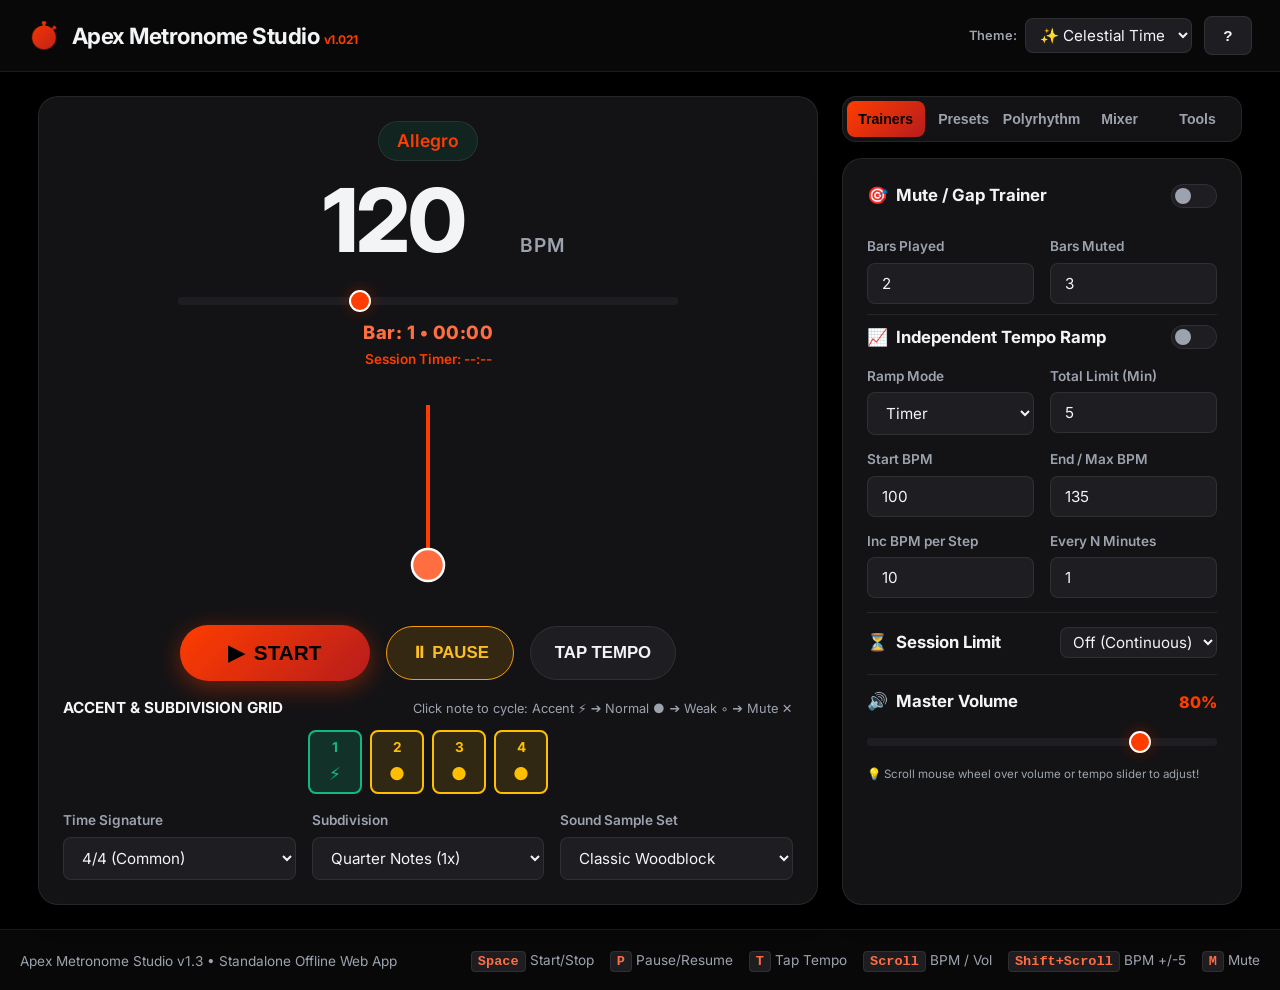
==== commit 8756215b: "Release Version 1.3: Preset option baseline resetting, full status bar displays, multi-laptop sync, " ====
--- a/index.html
+++ b/index.html
@@ -1,5 +1,5 @@
 <!DOCTYPE html>
-<html lang="en" data-theme="studio">
+<html lang="en" data-theme="celestial">
 <head>
   <meta charset="UTF-8">
   <meta name="viewport" content="width=device-width, initial-scale=1.0, maximum-scale=1.0, user-scalable=no">
@@ -14,7 +14,6 @@
   <style>
     /* Sub-beat node visual separator for beat groupings */
     .beat-node.main-beat-start {
-      border-left: 3px solid var(--accent-primary) !important;
       margin-left: 6px;
     }
   </style>
@@ -34,7 +33,8 @@
       <div class="control-group" style="flex-direction: row; align-items: center; gap: 8px;">
         <label for="themeSelect" style="font-size: 0.8rem;">Theme:</label>
         <select id="themeSelect" class="custom-select" style="padding: 6px 10px;">
-          <option value="studio" selected>Studio Emerald</option>
+          <option value="celestial" selected>✨ Celestial Time</option>
+          <option value="studio">Studio Emerald</option>
           <option value="dark">Dark Cyber</option>
           <option value="vintage">Vintage Wood</option>
           <option value="light">Studio Light</option>
@@ -419,7 +419,7 @@
 
   <!-- Footer Keyboard Helpers -->
   <footer class="app-footer">
-    <div>Apex Metronome Studio v1.021 • Standalone Offline Web App</div>
+    <div>Apex Metronome Studio v1.3 • Standalone Offline Web App</div>
     <div class="hotkey-list">
       <span><span class="kbd-badge">Space</span> Start/Stop</span>
       <span><span class="kbd-badge">P</span> Pause/Resume</span>
@@ -438,12 +438,12 @@
         <button id="btnCloseHelp" class="btn-close-modal">✕</button>
       </div>
       <div style="font-size: 0.9rem; display: flex; flex-direction: column; gap: 10px;">
-        <p><strong>🎼 Subdivisions Preset Routine:</strong> Picks 3 random uncompleted tempos between 30-150. Plays 7 subdivision stages (6 bars each) per tempo with 1-min breaks in between. Password <code>ArtisanOfGore</code> required at the end to log tempos as done!</p>
+        <p><strong>🎼 Subdivisions Preset Routine:</strong> Picks 3 random uncompleted tempos between 30-150. Plays 7 subdivision stages (6 bars each) per tempo with 30-sec breaks in between. Pass code verification prompt required at the end to log tempos as done!</p>
         <p><strong>🌐 Direct GitHub Sync:</strong> Paste your GitHub Personal Token once in Tab 2 to save progress directly to GitHub from your laptop or phone without Python!</p>
         <p><strong>🎯 Mute / Gap Trainer:</strong> Mutes designated bars during playback (e.g., 2 played, 3 muted) to improve internal rhythm stability.</p>
         <p><strong>📈 Independent Tempo Ramp:</strong> Set custom Start BPM and End BPM. Choose Bar mode or Time mode (e.g., +10 BPM every 1 min till 5 min)!</p>
         <p><strong>⏸️ Pause / Resume:</strong> Click PAUSE (or press key 'P') to freeze your practice/routine at any moment and RESUME right where you left off!</p>
-        <p><strong>🔒 Preset Deletion Protection:</strong> Admin password <code>ArtisanOfGore</code> prompt required to delete presets.</p>
+        <p><strong>🔒 Preset Deletion Protection:</strong> Admin verification required to delete presets.</p>
       </div>
     </div>
   </footer>
@@ -509,8 +509,22 @@
           const nextBpm = metronome.subdivisionsTempos[metronome.subdivisionsCurrentTempoIdx];
           const nextTempoIdx = metronome.subdivisionsCurrentTempoIdx + 1;
           const totalTempos = metronome.subdivisionsTempos.length;
-          mainStatusBar.textContent = `⏸️ 1-Min Break before Tempo ${nextTempoIdx}/${totalTempos} (${nextBpm} BPM): 00:${remainingSec.toString().padStart(2, '0')}`;
+          mainStatusBar.textContent = `⏸️ 30-Sec Break before Tempo ${nextTempoIdx}/${totalTempos} (${nextBpm} BPM): 00:${remainingSec.toString().padStart(2, '0')}`;
           mainStatusBar.style.color = '#f59e0b';
+          return;
+        }
+
+        if (metronome.subdivisionsRoutineActive) {
+          const stageIdx = metronome.subdivisionsCurrentStageIdx + 1;
+          const totalStages = metronome.subdivisionsStages.length;
+          const stageName = metronome.subdivisionsStages[metronome.subdivisionsCurrentStageIdx] ? metronome.subdivisionsStages[metronome.subdivisionsCurrentStageIdx].name : '';
+          const barInStage = metronome.subdivisionsBarInStage;
+          const tempoIdx = metronome.subdivisionsCurrentTempoIdx + 1;
+          const totalTempos = metronome.subdivisionsTempos.length;
+          const timeFormatted = formatMMSS(metronome.practiceElapsedSec || 0);
+
+          mainStatusBar.textContent = `Subdivisions (${metronome.tempo} BPM • ${tempoIdx}/${totalTempos}) • Stage ${stageIdx}/${totalStages} (${stageName}) • Bar ${barInStage}/6 • ${timeFormatted === '--:--' ? '00:00' : timeFormatted}`;
+          mainStatusBar.style.color = 'var(--accent-primary)';
           return;
         }
 
@@ -655,7 +669,7 @@
         polyGrid.innerHTML = '';
         for (let i = 0; i < metronome.polyBeats; i++) {
           const node = document.createElement('div');
-          node.className = 'beat-node';
+          node.className = 'beat-node main-beat-node';
           node.style.borderColor = 'var(--beat-poly)';
           node.innerHTML = `<span class="beat-num">P${i + 1}</span><span class="beat-icon">◆</span>`;
           polyGrid.appendChild(node);
@@ -693,9 +707,7 @@
         });
 
         if (beat === 0 && subStep === 0) {
-          if (!metronome.subdivisionsRoutineActive) {
-            updateMainStatusBar(measureCount, isBarMuted);
-          }
+          updateMainStatusBar(measureCount, isBarMuted);
         }
 
         if (screenFlashToggle.checked && !isBarMuted) {
@@ -713,9 +725,7 @@
       });
 
       window.addEventListener('practice-stopwatch-update', () => {
-        if (!metronome.subdivisionsRoutineActive) {
-          updateMainStatusBar();
-        }
+        updateMainStatusBar();
       });
 
       window.addEventListener('routine-break-start', () => updateMainStatusBar());
@@ -762,15 +772,25 @@
           const authHeader = token.startsWith('github_pat_') ? `Bearer ${token}` : `token ${token}`;
 
           let sha = null;
+          let existingRemoteList = [];
           const getRes = await fetch(url, {
             headers: { 'Authorization': authHeader }
           });
           if (getRes.ok) {
             const getData = await getRes.json();
             sha = getData.sha;
+            try {
+              const decodedStr = decodeURIComponent(escape(atob(getData.content.replace(/\s/g, ''))));
+              const parsed = JSON.parse(decodedStr);
+              if (Array.isArray(parsed)) existingRemoteList = parsed;
+            } catch (e) {}
           }
 
-          const jsonContent = JSON.stringify(newCompletedList, null, 2);
+          // Merge & deduplicate local + remote tempos so no device ever overwrites progress
+          const mergedList = Array.from(new Set([...existingRemoteList, ...newCompletedList]));
+          localStorage.setItem('apex_metronome_subdivisions_completed_tempos', JSON.stringify(mergedList));
+
+          const jsonContent = JSON.stringify(mergedList, null, 2);
           const contentEncoded = btoa(unescape(encodeURIComponent(jsonContent)));
 
           const bodyObj = {
@@ -793,6 +813,21 @@
         }
       }
 
+      async function fetchRemoteCompletedTempos() {
+        try {
+          const res = await fetch('completed_tempos.json?t=' + Date.now());
+          if (res.ok) {
+            const list = await res.json();
+            if (Array.isArray(list)) {
+              const local = getCompletedSubdivisionTempos();
+              const merged = Array.from(new Set([...local, ...list]));
+              localStorage.setItem('apex_metronome_subdivisions_completed_tempos', JSON.stringify(merged));
+            }
+          }
+        } catch (e) {}
+      }
+      fetchRemoteCompletedTempos();
+
       function getCompletedSubdivisionTempos() {
         try {
           const stored = localStorage.getItem('apex_metronome_subdivisions_completed_tempos');
@@ -807,17 +842,20 @@
       }
 
       function saveCompletedSubdivisionTempos(newCompletedList) {
-        localStorage.setItem('apex_metronome_subdivisions_completed_tempos', JSON.stringify(newCompletedList));
+        const local = getCompletedSubdivisionTempos();
+        const mergedList = Array.from(new Set([...local, ...newCompletedList]));
+
+        localStorage.setItem('apex_metronome_subdivisions_completed_tempos', JSON.stringify(mergedList));
         
         // 1. Post to local python server if available
         fetch('/api/save-progress', {
           method: 'POST',
           headers: { 'Content-Type': 'application/json' },
-          body: JSON.stringify(newCompletedList)
+          body: JSON.stringify(mergedList)
         }).catch(() => {});
 
         // 2. Direct GitHub REST API Sync (for laptop / mobile without Python)
-        syncDirectToGitHub(newCompletedList);
+        syncDirectToGitHub(mergedList);
       }
 
       // Fetch latest completed tempos from repo completed_tempos.json on startup
@@ -872,6 +910,18 @@
 
       // Built-in Default Presets Collection
       const BUILTIN_DEFAULT_PRESETS = [
+        {
+          id: "sixteenths_rhythm_training",
+          name: "16th Rhythm Training",
+          isSixteenthsRoutine: true,
+          isBuiltin: true
+        },
+        {
+          id: "eighths_rhythm_training",
+          name: "8ths Rhythm Training",
+          isEighthsRoutine: true,
+          isBuiltin: true
+        },
         {
           id: "subdivisions_preset",
           name: "Subdivisions (30-150)",
@@ -892,6 +942,28 @@
           rampMode: "time",
           rampStart: 120,
           rampTarget: 160,
+          rampInc: 10,
+          rampEveryMin: 1,
+          rampTotalMin: 5,
+          routineActive: true,
+          routineMaxRuns: 3,
+          routineBreakSec: 120,
+          isBuiltin: true
+        },
+        {
+          id: "full_fingers",
+          name: "Full Fingers",
+          tempo: 110,
+          beats: 4,
+          sub: 1,
+          sound: "woodblock",
+          gapEnabled: true,
+          barsPlayed: 2,
+          barsMuted: 3,
+          rampEnabled: true,
+          rampMode: "time",
+          rampStart: 110,
+          rampTarget: 150,
           rampInc: 10,
           rampEveryMin: 1,
           rampTotalMin: 5,
@@ -1001,6 +1073,20 @@
       }
 
       function applyPreset(p) {
+        resetAppToDefaults();
+
+        if (p.isSixteenthsRoutine) {
+          metronome.startSixteenthsTrainingRoutine();
+          document.getElementById('btnTabTrainers').click();
+          return;
+        }
+
+        if (p.isEighthsRoutine) {
+          metronome.startEighthsTrainingRoutine();
+          document.getElementById('btnTabTrainers').click();
+          return;
+        }
+
         if (p.isSubdivisionsRoutine) {
           const completedList = getCompletedSubdivisionTempos();
           const allTempos = [];
@@ -1022,7 +1108,7 @@
             selected.push(pool.splice(randIdx, 1)[0]);
           }
 
-          alert(`🎯 Subdivisions Session Selected Tempos:\n👉 ${selected.join(' BPM, ')} BPM\n\n(1-Minute Silence Break between each tempo)\n\nStarting Session...`);
+          alert(`🎯 Subdivisions Session Selected Tempos:\n👉 ${selected.join(' BPM, ')} BPM\n\n(30-Second Silence Break between each tempo)\n\nStarting Session...`);
           metronome.startSubdivisionsRoutine(selected);
           document.getElementById('btnTabTrainers').click();
           return;
@@ -1104,8 +1190,12 @@
           let descText = `${p.tempo || 120} BPM • ${p.beats || 4}/4 • ${p.sound || 'woodblock'}`;
           let nameText = p.name;
 
-          if (p.isSubdivisionsRoutine) {
-            descText = `Intelligent Routine • ${completedCount}/121 Tempos Completed (1-Min Breaks)`;
+          if (p.isSixteenthsRoutine) {
+            descText = `Interactive Training • 35 Patterns (4 Bars Each, 140 Bars Total)`;
+          } else if (p.isEighthsRoutine) {
+            descText = `Interactive Training • 12 Patterns (4 Bars Each, 48 Bars Total)`;
+          } else if (p.isSubdivisionsRoutine) {
+            descText = `Intelligent Routine • ${completedCount}/121 Tempos Completed (30-Sec Breaks)`;
           }
 
           item.innerHTML = `
@@ -1350,8 +1440,38 @@
         }
       });
 
+      window.addEventListener('eighths-training-update', (e) => {
+        const { stepIdx, totalSteps, patternName, barInStep, totalBarsInStep } = e.detail;
+
+        timeSignatureSelect.value = metronome.beatsPerMeasure;
+        subdivisionSelect.value = metronome.subdivision;
+        renderBeatGrid();
+
+        updateMainStatusBar(barInStep, false);
+        mainSessionTimerDisplay.textContent = `8ths Training • Step ${stepIdx}/${totalSteps}: "${patternName}"`;
+        mainSessionTimerDisplay.style.color = 'var(--accent-primary)';
+      });
+
+      window.addEventListener('sixteenths-training-update', (e) => {
+        const { stepIdx, totalSteps, patternName, barInStep, totalBarsInStep } = e.detail;
+
+        timeSignatureSelect.value = metronome.beatsPerMeasure;
+        subdivisionSelect.value = metronome.subdivision;
+        renderBeatGrid();
+
+        updateMainStatusBar(barInStep, false);
+        mainSessionTimerDisplay.textContent = `16th Training • Step ${stepIdx}/${totalSteps}: "${patternName}"`;
+        mainSessionTimerDisplay.style.color = 'var(--accent-primary)';
+      });
+
       function resetAppToDefaults() {
         metronome.stop();
+        metronome.eighthsTrainingRoutineActive = false;
+        metronome.eighthsCurrentStepIdx = 0;
+        metronome.eighthsBarInStep = 1;
+        metronome.sixteenthsTrainingRoutineActive = false;
+        metronome.sixteenthsCurrentStepIdx = 0;
+        metronome.sixteenthsBarInStep = 1;
         metronome.tempo = 120;
         metronome.beatsPerMeasure = 4;
         metronome.subdivision = 1;
@@ -1393,8 +1513,8 @@
         soundSetSelect.value = "woodblock";
 
         const themeSelect = document.getElementById('themeSelect');
-        if (themeSelect) themeSelect.value = "studio";
-        document.documentElement.setAttribute('data-theme', 'studio');
+        if (themeSelect) themeSelect.value = "celestial";
+        document.documentElement.setAttribute('data-theme', 'celestial');
 
         document.getElementById('gapTrainerToggle').checked = false;
         document.getElementById('barsPlayedInput').value = 2;
--- a/styles.css
+++ b/styles.css
@@ -63,6 +63,28 @@
   --beat-off: #44403c;
 }
 
+[data-theme="celestial"] {
+  --bg-primary: #000000;
+  --bg-secondary: #080808;
+  --bg-card: rgba(22, 22, 24, 0.9);
+  --bg-input: #1e1e22;
+  
+  --accent-primary: #ff3d00;
+  --accent-secondary: #ff6e40;
+  --accent-gradient: linear-gradient(135deg, #ff3d00 0%, #b71c1c 100%);
+  --accent-glow: rgba(255, 61, 0, 0.4);
+  
+  --text-main: #f3f4f6;
+  --text-muted: #9ca3af;
+  --border-color: rgba(255, 255, 255, 0.08);
+  
+  --beat-active: #ffbf00;
+  --beat-accent: #10b981;
+  --beat-sub: #3b82f6;
+  --beat-poly: #ec4899;
+  --beat-off: #1e1e22;
+}
+
 [data-theme="light"] {
   --bg-primary: #f8fafc;
   --bg-secondary: #ffffff;
@@ -448,6 +470,8 @@
 }
 
 .beat-node {
+  width: 54px;
+  height: 64px;
   background: var(--beat-off);
   border-radius: var(--radius-sm);
   display: flex;
@@ -472,18 +496,22 @@
 
 /* Beat States */
 .beat-node[data-state="accent"] {
-  background: rgba(245, 158, 11, 0.18);
-  border-color: var(--beat-accent);
-  color: var(--beat-accent);
-}
-.beat-node[data-state="accent"] .beat-num { color: var(--beat-accent); }
+  background: rgba(16, 185, 129, 0.18);
+  border-color: #10b981;
+  color: #10b981;
+}
+.beat-node[data-state="accent"] .beat-num { color: #10b981; }
 
 .beat-node[data-state="normal"] {
-  background: rgba(16, 185, 129, 0.15);
+  background: rgba(255, 191, 0, 0.12);
   border-color: var(--beat-active);
   color: var(--beat-active);
 }
 .beat-node[data-state="normal"] .beat-num { color: var(--beat-active); }
+
+.beat-node.main-beat-start {
+  margin-left: 6px;
+}
 
 .beat-node[data-state="weak"] {
   background: rgba(59, 130, 246, 0.15);
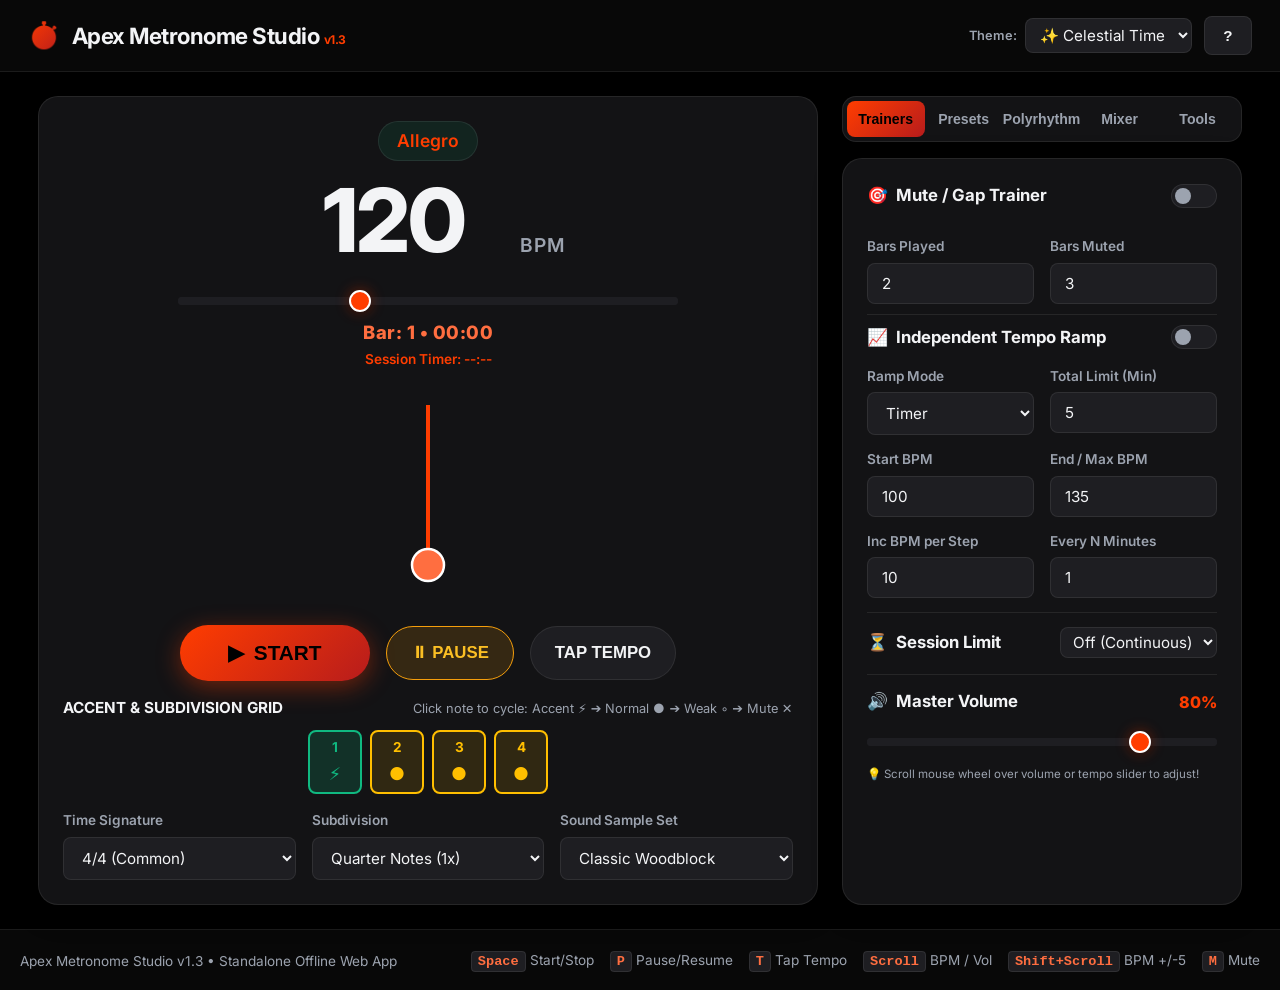
==== commit 08edf5ed: "Add cache-busting v1.3 query strings for GitHub Pages theme rendering" ====
--- a/index.html
+++ b/index.html
@@ -3,11 +3,11 @@
 <head>
   <meta charset="UTF-8">
   <meta name="viewport" content="width=device-width, initial-scale=1.0, maximum-scale=1.0, user-scalable=no">
-  <title>Apex Metronome Studio v1.021</title>
+  <title>Apex Metronome Studio v1.3</title>
   <meta name="theme-color" content="#121214">
   <meta name="apple-mobile-web-app-capable" content="yes">
   <meta name="apple-mobile-web-app-status-bar-style" content="black-translucent">
-  <link rel="stylesheet" href="styles.css">
+  <link rel="stylesheet" href="styles.css?v=1.3">
   <link rel="preconnect" href="https://fonts.googleapis.com">
   <link rel="preconnect" href="https://fonts.gstatic.com" crossorigin>
   <link href="https://fonts.googleapis.com/css2?family=Inter:wght@400;500;600;700;800&display=swap" rel="stylesheet">
@@ -27,7 +27,7 @@
   <header class="app-header">
     <div class="brand-title">
       <span class="brand-icon">⏱️</span>
-      <span>Apex Metronome Studio <span style="font-size:0.75rem; color:var(--accent-primary); font-weight:700;">v1.021</span></span>
+      <span>Apex Metronome Studio <span style="font-size:0.75rem; color:var(--accent-primary); font-weight:700;">v1.3</span></span>
     </div>
     <div class="header-actions">
       <div class="control-group" style="flex-direction: row; align-items: center; gap: 8px;">
@@ -449,7 +449,7 @@
   </footer>
 
   <!-- Attach JavaScript Engine & Controllers -->
-  <script src="metronome.js"></script>
+  <script src="metronome.js?v=1.3"></script>
   <script>
     document.addEventListener('DOMContentLoaded', () => {
       // Elements
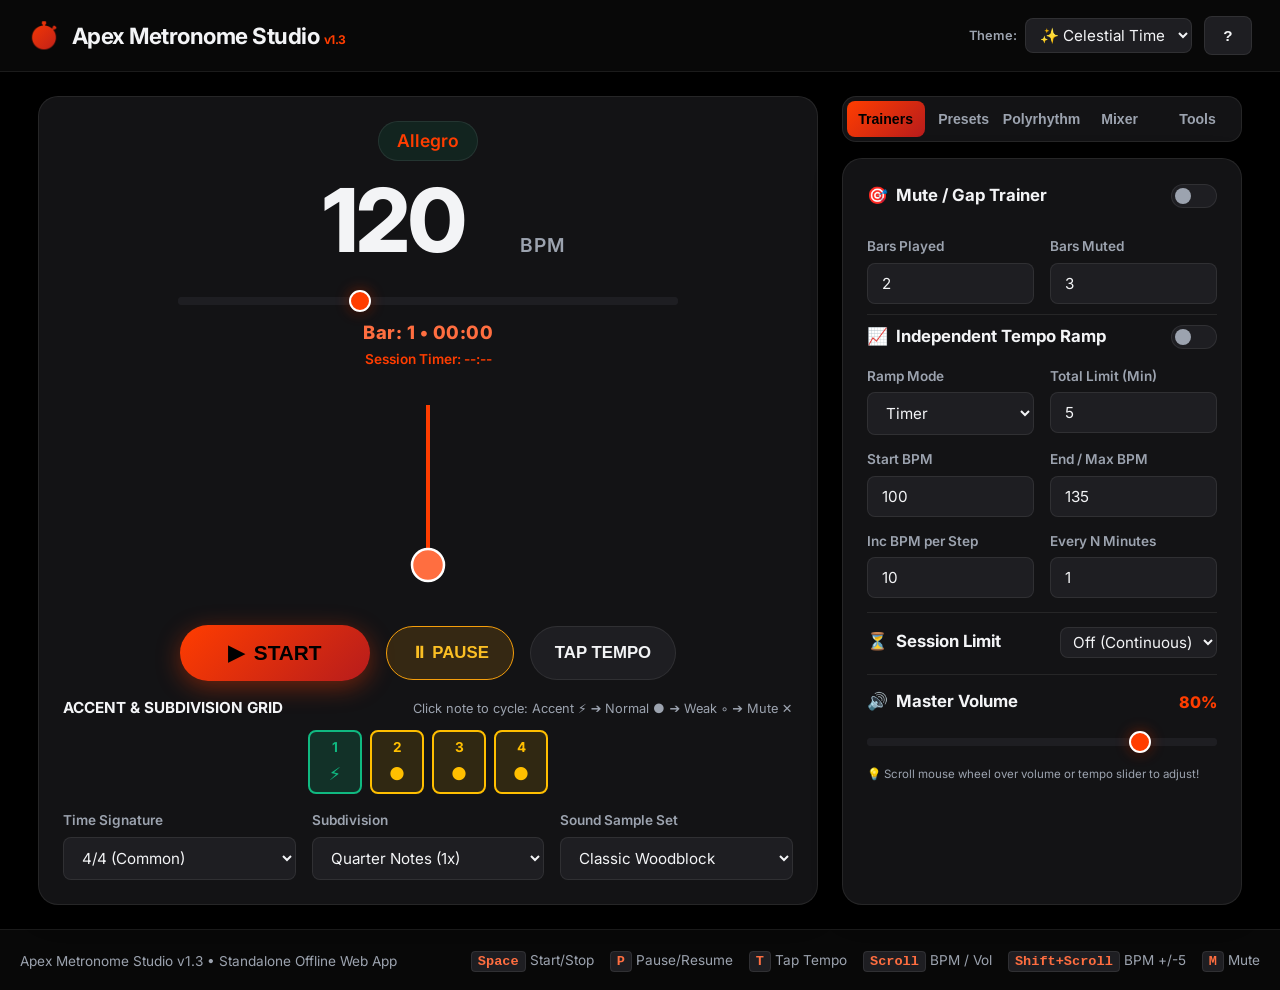
==== commit 2a3cf5c2: "Update v1.31: Pause/resume timer recovery, 2-bar tempo change mute override, and vivid state-specifi" ====
--- a/index.html
+++ b/index.html
@@ -7,7 +7,7 @@
   <meta name="theme-color" content="#121214">
   <meta name="apple-mobile-web-app-capable" content="yes">
   <meta name="apple-mobile-web-app-status-bar-style" content="black-translucent">
-  <link rel="stylesheet" href="styles.css?v=1.3">
+  <link rel="stylesheet" href="styles.css?v=1.31">
   <link rel="preconnect" href="https://fonts.googleapis.com">
   <link rel="preconnect" href="https://fonts.gstatic.com" crossorigin>
   <link href="https://fonts.googleapis.com/css2?family=Inter:wght@400;500;600;700;800&display=swap" rel="stylesheet">
@@ -449,7 +449,7 @@
   </footer>
 
   <!-- Attach JavaScript Engine & Controllers -->
-  <script src="metronome.js?v=1.3"></script>
+  <script src="metronome.js?v=1.31"></script>
   <script>
     document.addEventListener('DOMContentLoaded', () => {
       // Elements
--- a/styles.css
+++ b/styles.css
@@ -528,14 +528,51 @@
 
 .beat-node.active-now {
   transform: scale(1.15);
-  box-shadow: 0 0 16px var(--accent-glow);
+  box-shadow: 0 0 18px var(--accent-glow);
   border-color: #fff !important;
 }
 
+.beat-node[data-state="accent"].active-now {
+  transform: scale(1.18);
+  box-shadow: 0 0 22px rgba(16, 185, 129, 0.9);
+  border-color: #10b981 !important;
+  background: rgba(16, 185, 129, 0.45) !important;
+  color: #ffffff !important;
+}
+
+.beat-node[data-state="accent"].active-now .beat-num,
+.beat-node[data-state="accent"].active-now .beat-icon {
+  color: #ffffff !important;
+}
+
+.beat-node[data-state="normal"].active-now {
+  transform: scale(1.15);
+  box-shadow: 0 0 20px rgba(255, 191, 0, 0.9);
+  border-color: #ffbf00 !important;
+  background: rgba(255, 191, 0, 0.35) !important;
+  color: #ffffff !important;
+}
+
+.beat-node[data-state="normal"].active-now .beat-num,
+.beat-node[data-state="normal"].active-now .beat-icon {
+  color: #ffffff !important;
+}
+
+.beat-node[data-state="weak"].active-now {
+  transform: scale(1.12);
+  box-shadow: 0 0 16px rgba(59, 130, 246, 0.85);
+  border-color: #3b82f6 !important;
+  background: rgba(59, 130, 246, 0.35) !important;
+}
+
+.beat-node[data-state="mute"].active-now {
+  transform: scale(1.05);
+  box-shadow: 0 0 10px rgba(255, 255, 255, 0.25);
+  border-color: rgba(255, 255, 255, 0.4) !important;
+}
+
 .beat-node.subnote-node.active-now {
-  transform: scale(0.95);
-  box-shadow: 0 0 12px var(--accent-glow);
-  border-color: #fff !important;
+  transform: scale(0.98);
 }
 
 /* Dropdowns & Custom Inputs */
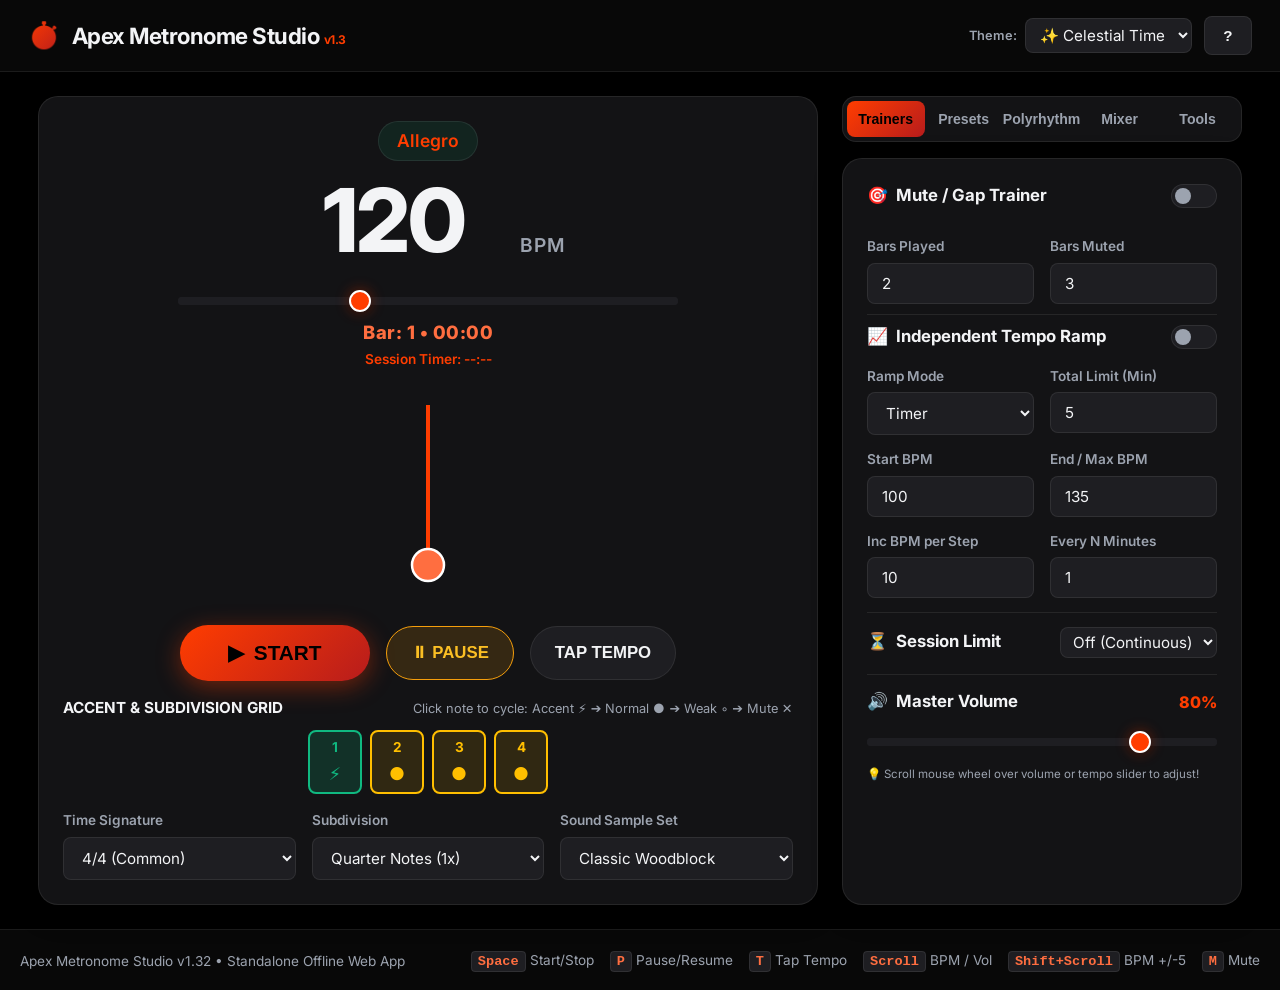
==== commit 3202b2bb: "Release v1.32: Password modal with masked input and retry/cancel, universal last-bar chime on all pr" ====
--- a/index.html
+++ b/index.html
@@ -3,11 +3,11 @@
 <head>
   <meta charset="UTF-8">
   <meta name="viewport" content="width=device-width, initial-scale=1.0, maximum-scale=1.0, user-scalable=no">
-  <title>Apex Metronome Studio v1.3</title>
+  <title>Apex Metronome Studio v1.32</title>
   <meta name="theme-color" content="#121214">
   <meta name="apple-mobile-web-app-capable" content="yes">
   <meta name="apple-mobile-web-app-status-bar-style" content="black-translucent">
-  <link rel="stylesheet" href="styles.css?v=1.31">
+  <link rel="stylesheet" href="styles.css?v=1.32">
   <link rel="preconnect" href="https://fonts.googleapis.com">
   <link rel="preconnect" href="https://fonts.gstatic.com" crossorigin>
   <link href="https://fonts.googleapis.com/css2?family=Inter:wght@400;500;600;700;800&display=swap" rel="stylesheet">
@@ -419,7 +419,7 @@
 
   <!-- Footer Keyboard Helpers -->
   <footer class="app-footer">
-    <div>Apex Metronome Studio v1.3 • Standalone Offline Web App</div>
+    <div>Apex Metronome Studio v1.32 • Standalone Offline Web App</div>
     <div class="hotkey-list">
       <span><span class="kbd-badge">Space</span> Start/Stop</span>
       <span><span class="kbd-badge">P</span> Pause/Resume</span>
@@ -446,10 +446,31 @@
         <p><strong>🔒 Preset Deletion Protection:</strong> Admin verification required to delete presets.</p>
       </div>
     </div>
-  </footer>
+  </div>
+
+  <!-- Admin Password Verification Modal -->
+  <div id="modalPassword" class="modal-overlay">
+    <div class="modal-body" style="max-width: 380px; text-align: center; background: var(--bg-card); border: 1px solid var(--border-color); border-radius: var(--radius-md); padding: 20px;">
+      <div class="modal-header" style="display: flex; justify-content: space-between; align-items: center; margin-bottom: 12px;">
+        <div class="modal-title" style="font-weight: 700; color: var(--accent-primary); font-size: 1.1rem;">🔒 Admin Verification</div>
+        <button id="btnClosePasswordModal" class="btn-close-modal">✕</button>
+      </div>
+      <p style="font-size: 0.88rem; color: var(--text-muted); margin-bottom: 14px;">
+        Enter Admin Password to delete preset:
+      </p>
+      <input type="password" id="inputAdminPassword" class="custom-input" placeholder="Password..." style="width: 100%; text-align: center; margin-bottom: 10px; font-size: 1rem;">
+      <div id="passwordErrorMsg" style="color: #ef4444; font-size: 0.82rem; font-weight: 600; display: none; margin-bottom: 12px;">
+        ❌ Incorrect Password. Please try again.
+      </div>
+      <div style="display: flex; gap: 10px; justify-content: center; margin-top: 5px;">
+        <button id="btnSubmitPassword" class="btn-bump" style="background: var(--accent-primary); color: #000; flex: 1; font-weight: 700; padding: 8px;">Submit</button>
+        <button id="btnCancelPassword" class="btn-bump" style="background: rgba(255, 255, 255, 0.06); color: var(--text-color); border: 1px solid var(--border-color); flex: 1; padding: 8px;">Cancel</button>
+      </div>
+    </div>
+  </div>
 
   <!-- Attach JavaScript Engine & Controllers -->
-  <script src="metronome.js?v=1.31"></script>
+  <script src="metronome.js?v=1.32"></script>
   <script>
     document.addEventListener('DOMContentLoaded', () => {
       // Elements
@@ -523,7 +544,7 @@
           const totalTempos = metronome.subdivisionsTempos.length;
           const timeFormatted = formatMMSS(metronome.practiceElapsedSec || 0);
 
-          mainStatusBar.textContent = `Subdivisions (${metronome.tempo} BPM • ${tempoIdx}/${totalTempos}) • Stage ${stageIdx}/${totalStages} (${stageName}) • Bar ${barInStage}/6 • ${timeFormatted === '--:--' ? '00:00' : timeFormatted}`;
+          mainStatusBar.textContent = `Subdivisions (${metronome.tempo} BPM • ${tempoIdx}/${totalTempos}) • Stage ${stageIdx}/${totalStages} (${stageName}) • Bar ${barInStage}/4 • ${timeFormatted === '--:--' ? '00:00' : timeFormatted}`;
           mainStatusBar.style.color = 'var(--accent-primary)';
           return;
         }
@@ -892,7 +913,7 @@
           densityText = "Subdivisions ON";
         }
 
-        mainStatusBar.textContent = `Tempo ${tempoIdx}/${totalTempos} (${currentBpm} BPM) • Stage ${stageIdx}/${totalStages} (${stageName}) • Bar ${barInStage}/6 [${densityText}]`;
+        mainStatusBar.textContent = `Tempo ${tempoIdx}/${totalTempos} (${currentBpm} BPM) • Stage ${stageIdx}/${totalStages} (${stageName}) • Bar ${barInStage}/4 [${densityText}]`;
         mainStatusBar.style.color = isMutedQuarterBar ? '#ef4444' : (playFullSubdivisions ? 'var(--accent-secondary)' : '#f59e0b');
       });
 
@@ -914,6 +935,12 @@
           id: "sixteenths_rhythm_training",
           name: "16th Rhythm Training",
           isSixteenthsRoutine: true,
+          isBuiltin: true
+        },
+        {
+          id: "triplets_rhythm_training",
+          name: "8th Triplet Rhythm Training",
+          isTripletsRoutine: true,
           isBuiltin: true
         },
         {
@@ -1081,6 +1108,12 @@
           return;
         }
 
+        if (p.isTripletsRoutine) {
+          metronome.startTripletsTrainingRoutine();
+          document.getElementById('btnTabTrainers').click();
+          return;
+        }
+
         if (p.isEighthsRoutine) {
           metronome.startEighthsTrainingRoutine();
           document.getElementById('btnTabTrainers').click();
@@ -1099,13 +1132,26 @@
             return;
           }
 
-          // Randomly select up to 3 uncompleted tempos
+          // Randomly select up to 3 uncompleted tempos with at least 10 BPM gap
           const selected = [];
-          const pool = [...uncompleted];
-          const count = Math.min(3, pool.length);
-          for (let i = 0; i < count; i++) {
-            const randIdx = Math.floor(Math.random() * pool.length);
-            selected.push(pool.splice(randIdx, 1)[0]);
+          let candidates = [...uncompleted];
+
+          while (selected.length < 3 && candidates.length > 0) {
+            const validWithGap = candidates.filter(cand => 
+              selected.every(sel => Math.abs(cand - sel) >= 10)
+            );
+
+            if (validWithGap.length > 0) {
+              const randIdx = Math.floor(Math.random() * validWithGap.length);
+              const chosen = validWithGap[randIdx];
+              selected.push(chosen);
+              candidates = candidates.filter(cand => cand !== chosen);
+            } else {
+              const randIdx = Math.floor(Math.random() * candidates.length);
+              const chosen = candidates[randIdx];
+              selected.push(chosen);
+              candidates = candidates.filter(cand => cand !== chosen);
+            }
           }
 
           alert(`🎯 Subdivisions Session Selected Tempos:\n👉 ${selected.join(' BPM, ')} BPM\n\n(30-Second Silence Break between each tempo)\n\nStarting Session...`);
@@ -1192,6 +1238,8 @@
 
           if (p.isSixteenthsRoutine) {
             descText = `Interactive Training • 35 Patterns (4 Bars Each, 140 Bars Total)`;
+          } else if (p.isTripletsRoutine) {
+            descText = `Interactive Training • 22 Patterns (4 Bars Each, 88 Bars Total)`;
           } else if (p.isEighthsRoutine) {
             descText = `Interactive Training • 12 Patterns (4 Bars Each, 48 Bars Total)`;
           } else if (p.isSubdivisionsRoutine) {
@@ -1213,20 +1261,16 @@
           item.querySelector('[data-del-id]').addEventListener('click', (e) => {
             e.stopPropagation();
 
-            const enteredPwd = prompt("🔒 Enter Admin Password to delete preset:");
-            if (enteredPwd !== "ArtisanOfGore") {
-              alert("⚠️ Incorrect Password! Preset deletion locked.");
-              return;
-            }
-
             if (p.isBuiltin) {
               alert("⚠️ Built-in default presets cannot be deleted.");
               return;
             }
 
-            const currentCustom = getUserCustomPresets().filter(item => (item.id || item.name) !== (p.id || p.name));
-            localStorage.setItem('apex_metronome_user_presets', JSON.stringify(currentCustom));
-            renderPresetsUI();
+            openPasswordModal(() => {
+              const currentCustom = getUserCustomPresets().filter(item => (item.id || item.name) !== (p.id || p.name));
+              localStorage.setItem('apex_metronome_user_presets', JSON.stringify(currentCustom));
+              renderPresetsUI();
+            });
           });
 
           presetList.appendChild(item);
@@ -1464,6 +1508,18 @@
         mainSessionTimerDisplay.style.color = 'var(--accent-primary)';
       });
 
+      window.addEventListener('triplets-training-update', (e) => {
+        const { stepIdx, totalSteps, patternName, barInStep, totalBarsInStep } = e.detail;
+
+        timeSignatureSelect.value = metronome.beatsPerMeasure;
+        subdivisionSelect.value = metronome.subdivision;
+        renderBeatGrid();
+
+        updateMainStatusBar(barInStep, false);
+        mainSessionTimerDisplay.textContent = `8th Triplet Training • Step ${stepIdx}/${totalSteps}: "${patternName}"`;
+        mainSessionTimerDisplay.style.color = 'var(--accent-primary)';
+      });
+
       function resetAppToDefaults() {
         metronome.stop();
         metronome.eighthsTrainingRoutineActive = false;
@@ -1472,6 +1528,9 @@
         metronome.sixteenthsTrainingRoutineActive = false;
         metronome.sixteenthsCurrentStepIdx = 0;
         metronome.sixteenthsBarInStep = 1;
+        metronome.tripletsTrainingRoutineActive = false;
+        metronome.tripletsCurrentStepIdx = 0;
+        metronome.tripletsBarInStep = 1;
         metronome.tempo = 120;
         metronome.beatsPerMeasure = 4;
         metronome.subdivision = 1;
@@ -1570,6 +1629,57 @@
       const modalHelp = document.getElementById('modalHelp');
       document.getElementById('btnOpenHelp').addEventListener('click', () => modalHelp.classList.add('open'));
       document.getElementById('btnCloseHelp').addEventListener('click', () => modalHelp.classList.remove('open'));
+
+      // Password Modal Handlers
+      let pendingPasswordAction = null;
+      const modalPassword = document.getElementById('modalPassword');
+      const inputAdminPassword = document.getElementById('inputAdminPassword');
+      const passwordErrorMsg = document.getElementById('passwordErrorMsg');
+      const btnSubmitPassword = document.getElementById('btnSubmitPassword');
+      const btnCancelPassword = document.getElementById('btnCancelPassword');
+      const btnClosePasswordModal = document.getElementById('btnClosePasswordModal');
+
+      function openPasswordModal(onSuccess) {
+        pendingPasswordAction = onSuccess;
+        inputAdminPassword.value = '';
+        passwordErrorMsg.style.display = 'none';
+        modalPassword.classList.add('open');
+        setTimeout(() => inputAdminPassword.focus(), 100);
+      }
+
+      function closePasswordModal() {
+        modalPassword.classList.remove('open');
+        pendingPasswordAction = null;
+        inputAdminPassword.value = '';
+        passwordErrorMsg.style.display = 'none';
+      }
+
+      function submitPassword() {
+        if (!pendingPasswordAction) return;
+        if (inputAdminPassword.value === "ArtisanOfGore") {
+          const action = pendingPasswordAction;
+          closePasswordModal();
+          action();
+        } else {
+          passwordErrorMsg.style.display = 'block';
+          inputAdminPassword.value = '';
+          inputAdminPassword.focus();
+        }
+      }
+
+      if (btnSubmitPassword) btnSubmitPassword.addEventListener('click', submitPassword);
+      if (btnCancelPassword) btnCancelPassword.addEventListener('click', closePasswordModal);
+      if (btnClosePasswordModal) btnClosePasswordModal.addEventListener('click', closePasswordModal);
+      if (inputAdminPassword) {
+        inputAdminPassword.addEventListener('keydown', (e) => {
+          if (e.key === 'Enter') {
+            e.preventDefault();
+            submitPassword();
+          } else if (e.key === 'Escape') {
+            closePasswordModal();
+          }
+        });
+      }
     });
   </script>
 </body>
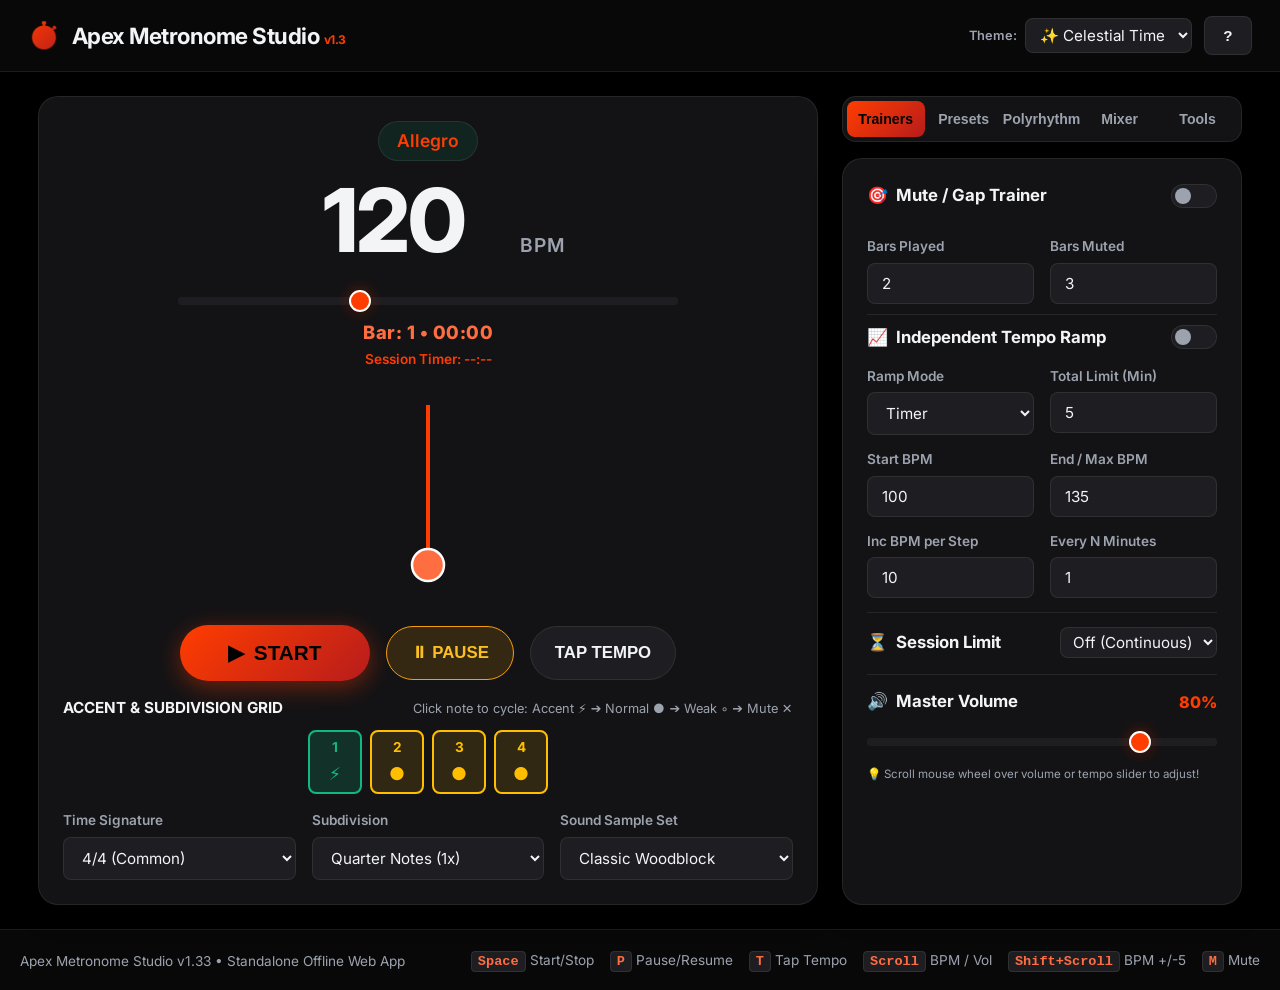
==== commit 11420602: "Release v1.33: Enhanced mobile compatibility, touch responsiveness, zero-clipping layout, and cache-" ====
--- a/index.html
+++ b/index.html
@@ -3,11 +3,11 @@
 <head>
   <meta charset="UTF-8">
   <meta name="viewport" content="width=device-width, initial-scale=1.0, maximum-scale=1.0, user-scalable=no">
-  <title>Apex Metronome Studio v1.32</title>
+  <title>Apex Metronome Studio v1.33</title>
   <meta name="theme-color" content="#121214">
   <meta name="apple-mobile-web-app-capable" content="yes">
   <meta name="apple-mobile-web-app-status-bar-style" content="black-translucent">
-  <link rel="stylesheet" href="styles.css?v=1.32">
+  <link rel="stylesheet" href="styles.css?v=1.33">
   <link rel="preconnect" href="https://fonts.googleapis.com">
   <link rel="preconnect" href="https://fonts.gstatic.com" crossorigin>
   <link href="https://fonts.googleapis.com/css2?family=Inter:wght@400;500;600;700;800&display=swap" rel="stylesheet">
@@ -419,7 +419,7 @@
 
   <!-- Footer Keyboard Helpers -->
   <footer class="app-footer">
-    <div>Apex Metronome Studio v1.32 • Standalone Offline Web App</div>
+    <div>Apex Metronome Studio v1.33 • Standalone Offline Web App</div>
     <div class="hotkey-list">
       <span><span class="kbd-badge">Space</span> Start/Stop</span>
       <span><span class="kbd-badge">P</span> Pause/Resume</span>
@@ -470,7 +470,7 @@
   </div>
 
   <!-- Attach JavaScript Engine & Controllers -->
-  <script src="metronome.js?v=1.32"></script>
+  <script src="metronome.js?v=1.33"></script>
   <script>
     document.addEventListener('DOMContentLoaded', () => {
       // Elements
--- a/styles.css
+++ b/styles.css
@@ -851,3 +851,277 @@
   font-size: 1.4rem;
   cursor: pointer;
 }
+
+/* ==========================================================================
+   Mobile & Responsive Web Compatibility Styles
+   ========================================================================== */
+
+/* Universal Touch Optimization (Eliminates 300ms mobile tap delay) */
+button, 
+select, 
+input, 
+.beat-node, 
+.tab-btn, 
+.preset-item, 
+.switch, 
+.kbd-badge {
+  touch-action: manipulation;
+  -webkit-tap-highlight-color: transparent;
+}
+
+/* Tablet & Smaller Screens Layout Adjustments (< 1024px) */
+@media (max-width: 1024px) {
+  .main-container {
+    grid-template-columns: 1fr;
+    width: 96%;
+    margin: 12px auto;
+    gap: 16px;
+  }
+}
+
+/* Mobile Screens (Smartphones < 768px) */
+@media (max-width: 768px) {
+  html, body {
+    overflow-x: hidden;
+    width: 100%;
+  }
+
+  body {
+    padding-bottom: max(16px, env(safe-area-inset-bottom));
+  }
+
+  .main-container {
+    width: 100%;
+    padding: 0 8px;
+    margin: 8px auto;
+  }
+
+  .glass-panel {
+    padding: 14px 12px;
+    border-radius: var(--radius-md);
+  }
+
+  .app-header {
+    flex-direction: column;
+    gap: 10px;
+    padding: 10px 12px;
+    text-align: center;
+  }
+
+  .header-actions {
+    width: 100%;
+    justify-content: center;
+    flex-wrap: wrap;
+    gap: 8px;
+  }
+
+  .brand-title {
+    font-size: 1.2rem;
+  }
+
+  .status-bar-container {
+    padding: 10px 12px;
+  }
+
+  #mainStatusBar {
+    font-size: clamp(0.85rem, 3.5vw, 1.05rem);
+    line-height: 1.35;
+    word-break: break-word;
+  }
+
+  #mainSessionTimerDisplay {
+    font-size: clamp(0.9rem, 4vw, 1.15rem);
+  }
+
+  .bpm-input {
+    font-size: clamp(3.2rem, 14vw, 5rem);
+    width: 160px;
+  }
+
+  .bpm-label {
+    font-size: 1rem;
+  }
+
+  .tempo-term-badge {
+    font-size: 0.95rem;
+    padding: 4px 14px;
+  }
+
+  /* Action Buttons Bar: Fits START and PAUSE side-by-side on mobile without clipping */
+  .primary-actions-bar {
+    width: 100%;
+    gap: 8px;
+    margin: 14px 0 10px 0;
+    display: flex;
+    justify-content: center;
+  }
+
+  .btn-play-master {
+    flex: 1;
+    max-width: 180px;
+    padding: 12px 14px;
+    font-size: 1rem;
+    justify-content: center;
+    white-space: nowrap;
+  }
+
+  .btn-action-lg {
+    flex: 1;
+    max-width: 140px;
+    padding: 12px 10px;
+    font-size: 0.95rem;
+    text-align: center;
+    justify-content: center;
+    white-space: nowrap;
+  }
+
+  /* Pendulum Canvas Responsiveness */
+  #pendulumCanvas {
+    width: 100% !important;
+    max-width: 100% !important;
+    height: auto !important;
+    max-height: 180px;
+  }
+
+  /* BPM Controls Row Fit */
+  .bpm-controls-row {
+    width: 100%;
+    gap: 6px;
+  }
+
+  .bpm-slider-container {
+    flex: 1;
+    width: 100%;
+  }
+
+  .btn-bump {
+    padding: 8px 10px;
+    font-size: 0.85rem;
+    min-width: 40px;
+  }
+
+  /* Responsive Tabs Bar */
+  .tabs-bar {
+    display: flex;
+    overflow-x: auto;
+    -webkit-overflow-scrolling: touch;
+    scroll-snap-type: x mandatory;
+    gap: 6px;
+    padding-bottom: 4px;
+  }
+
+  .tabs-bar::-webkit-scrollbar {
+    display: none;
+  }
+
+  .tab-btn {
+    flex: 0 0 auto;
+    scroll-snap-align: start;
+    padding: 10px 14px;
+    font-size: 0.85rem;
+    min-height: 44px;
+    white-space: nowrap;
+  }
+
+  /* Responsive Beat Grid */
+  .beat-grid-wrapper {
+    width: 100%;
+    overflow-x: hidden;
+  }
+
+  .grid-title-row {
+    flex-wrap: wrap;
+    gap: 6px;
+  }
+
+  .beat-grid {
+    width: 100%;
+    gap: 5px;
+    justify-content: center;
+  }
+
+  .beat-node.main-beat-node {
+    width: clamp(38px, 12vw, 54px);
+    height: clamp(48px, 15vw, 64px);
+  }
+
+  .beat-node.subnote-node {
+    width: clamp(28px, 9vw, 40px);
+    height: clamp(36px, 12vw, 48px);
+    font-size: 0.72em;
+  }
+
+  /* Preset Items & Controls Grid */
+  .controls-grid {
+    grid-template-columns: 1fr;
+    gap: 12px;
+  }
+
+  .preset-item {
+    padding: 12px 14px;
+    min-height: 50px;
+  }
+
+  .preset-item button[data-del-id] {
+    min-width: 38px;
+    min-height: 38px;
+    font-size: 1.1rem;
+  }
+
+  /* Volume Mixer Rows */
+  .mixer-row {
+    flex-wrap: wrap;
+    gap: 8px;
+  }
+
+  .mixer-label {
+    width: 90px;
+    font-size: 0.85rem;
+  }
+
+  .mixer-row input[type="range"] {
+    flex: 1;
+    min-width: 120px;
+  }
+
+  /* Footer & Modals */
+  .app-footer {
+    flex-direction: column;
+    gap: 12px;
+    padding: 16px;
+    text-align: center;
+  }
+
+  .hotkey-list {
+    flex-wrap: wrap;
+    justify-content: center;
+    gap: 8px;
+    font-size: 0.78rem;
+  }
+
+  .modal-body {
+    width: 92vw;
+    max-width: 440px;
+    padding: 20px;
+    max-height: 90vh;
+    overflow-y: auto;
+  }
+}
+
+/* Small Smartphone Screens (< 480px) */
+@media (max-width: 480px) {
+  .beat-node.main-beat-node {
+    width: clamp(34px, 11vw, 46px);
+    height: clamp(44px, 14vw, 56px);
+  }
+
+  .beat-node.subnote-node {
+    width: clamp(26px, 8vw, 36px);
+    height: clamp(34px, 11vw, 42px);
+  }
+
+  .tab-btn {
+    font-size: 0.8rem;
+    padding: 8px 10px;
+  }
+}
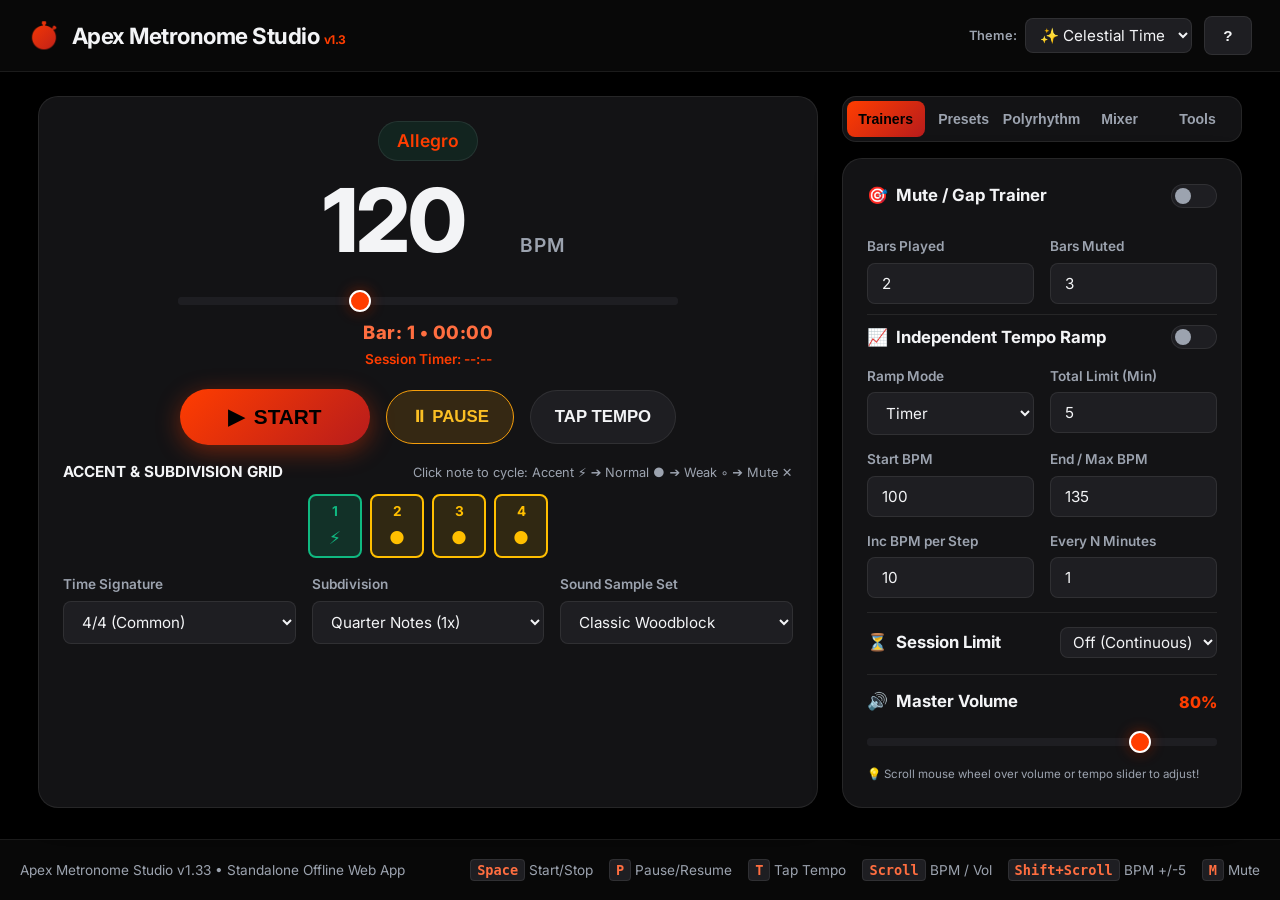
==== commit ff854d08: "v1.38: Add Half Notes (0.5x), descending presets, random time sigs, 8th note swing fix, remove pendu" ====
--- a/index.html
+++ b/index.html
@@ -72,11 +72,6 @@
         </div>
       </div>
 
-      <!-- Swinging Pendulum Canvas -->
-      <div class="visual-section">
-        <canvas id="pendulumCanvas" width="480" height="220"></canvas>
-      </div>
-
       <!-- Main Action Buttons (START / STOP, PAUSE / RESUME, TAP TEMPO) -->
       <div class="primary-actions-bar" style="grid-template-columns: 1.2fr 1fr 1fr;">
         <button id="btnPlayMaster" class="btn-play-master">
@@ -107,16 +102,25 @@
             <option value="3">3/4 (Waltz)</option>
             <option value="4" selected>4/4 (Common)</option>
             <option value="5">5/4 (Take Five)</option>
-            <option value="6">6/8 (Compound Dual)</option>
-            <option value="7">7/8 (Odd Meter)</option>
-            <option value="9">9/8 (Triple Compound)</option>
-            <option value="12">12/8 (Blues / Ballad)</option>
+            <option value="6">6/4 (Sextuple)</option>
+            <option value="7">7/4 (Odd Meter)</option>
+            <option value="8">8/4 (Octuple)</option>
+            <option value="9">9/4 (Nonuple)</option>
+            <option value="10">10/4 (Decuple)</option>
+            <option value="11">11/4 (Undecuple)</option>
+            <option value="12">12/4 (Dodecuple)</option>
+            <option value="13">13/4 (Tridecuple)</option>
+            <option value="14">14/4 (Tetradecuple)</option>
+            <option value="15">15/4 (Pentadecuple)</option>
+            <option value="16">16/4 (Hexadecuple)</option>
+            <option value="17">17/4 (Heptadecuple)</option>
           </select>
         </div>
 
         <div class="control-group">
           <label>Subdivision</label>
           <select id="subdivisionSelect" class="custom-select">
+            <option value="0.5">Half Notes (0.5x)</option>
             <option value="1" selected>Quarter Notes (1x)</option>
             <option value="2">Eighth Notes (2x)</option>
             <option value="3">Eighth Triplets (3x)</option>
@@ -438,7 +442,7 @@
         <button id="btnCloseHelp" class="btn-close-modal">✕</button>
       </div>
       <div style="font-size: 0.9rem; display: flex; flex-direction: column; gap: 10px;">
-        <p><strong>🎼 Subdivisions Preset Routine:</strong> Picks 3 random uncompleted tempos between 30-150. Plays 7 subdivision stages (6 bars each) per tempo with 30-sec breaks in between. Pass code verification prompt required at the end to log tempos as done!</p>
+        <p><strong>🎼 Subdivisions Preset Routine:</strong> Picks 3 random uncompleted tempos between 30-150. Plays 7 subdivision stages (4 bars each) per tempo with 15-sec breaks in between. Pass code verification prompt required at the end to log tempos as done!</p>
         <p><strong>🌐 Direct GitHub Sync:</strong> Paste your GitHub Personal Token once in Tab 2 to save progress directly to GitHub from your laptop or phone without Python!</p>
         <p><strong>🎯 Mute / Gap Trainer:</strong> Mutes designated bars during playback (e.g., 2 played, 3 muted) to improve internal rhythm stability.</p>
         <p><strong>📈 Independent Tempo Ramp:</strong> Set custom Start BPM and End BPM. Choose Bar mode or Time mode (e.g., +10 BPM every 1 min till 5 min)!</p>
@@ -491,8 +495,6 @@
       const timeSignatureSelect = document.getElementById('timeSignatureSelect');
       const subdivisionSelect = document.getElementById('subdivisionSelect');
       const soundSetSelect = document.getElementById('soundSetSelect');
-      const canvas = document.getElementById('pendulumCanvas');
-      const ctx = canvas.getContext('2d');
       const flashOverlay = document.getElementById('flashOverlay');
       const screenFlashToggle = document.getElementById('screenFlashToggle');
 
@@ -530,7 +532,7 @@
           const nextBpm = metronome.subdivisionsTempos[metronome.subdivisionsCurrentTempoIdx];
           const nextTempoIdx = metronome.subdivisionsCurrentTempoIdx + 1;
           const totalTempos = metronome.subdivisionsTempos.length;
-          mainStatusBar.textContent = `⏸️ 30-Sec Break before Tempo ${nextTempoIdx}/${totalTempos} (${nextBpm} BPM): 00:${remainingSec.toString().padStart(2, '0')}`;
+          mainStatusBar.textContent = `⏸️ 15-Sec Break before Tempo ${nextTempoIdx}/${totalTempos} (${nextBpm} BPM): 00:${remainingSec.toString().padStart(2, '0')}`;
           mainStatusBar.style.color = '#f59e0b';
           return;
         }
@@ -629,6 +631,7 @@
       btnTapTempo.addEventListener('click', () => metronome.tap());
 
       function getNoteDisplayLabel(beatIdx, subStep, subdivision) {
+        if (subdivision === 0.5) return (beatIdx % 2 === 0) ? `${beatIdx + 1}` : `½`;
         if (subStep === 0) return `${beatIdx + 1}`;
         
         if (subdivision === 2) return `&`;
@@ -665,6 +668,8 @@
             node.setAttribute('data-beat', b);
             node.setAttribute('data-substep', s);
             node.setAttribute('data-state', state);
+            node._beat = b;
+            node._substep = s;
 
             let icon = '●';
             if (state === 'accent') icon = '⚡';
@@ -721,11 +726,15 @@
         const { beat, subStep, accentState, isBarMuted, measureCount } = e.detail;
 
         const nodes = beatGrid.children;
-        Array.from(nodes).forEach(n => {
-          const cb = parseInt(n.getAttribute('data-beat'), 10);
-          const cs = parseInt(n.getAttribute('data-substep'), 10);
-          n.classList.toggle('active-now', cb === beat && cs === subStep);
-        });
+        for (let i = 0; i < nodes.length; i++) {
+          const n = nodes[i];
+          const isActive = (n._beat === beat && n._substep === subStep);
+          if (isActive) {
+            if (!n.classList.contains('active-now')) n.classList.add('active-now');
+          } else {
+            if (n.classList.contains('active-now')) n.classList.remove('active-now');
+          }
+        }
 
         if (beat === 0 && subStep === 0) {
           updateMainStatusBar(measureCount, isBarMuted);
@@ -956,8 +965,92 @@
           isBuiltin: true
         },
         {
+          id: "new_full_leg",
+          name: "Full Leg",
+          tempo: 135,
+          beats: 4,
+          sub: 1,
+          sound: "woodblock",
+          gapEnabled: true,
+          barsPlayed: 2,
+          barsMuted: 3,
+          rampEnabled: true,
+          rampMode: "time",
+          rampStart: 135,
+          rampTarget: 100,
+          rampInc: 10,
+          rampSchedule: [
+            { bpm: 135, durationSec: 90 },
+            { bpm: 130, durationSec: 90 },
+            { bpm: 120, durationSec: 40 },
+            { bpm: 110, durationSec: 40 },
+            { bpm: 100, durationSec: 40 }
+          ],
+          rampTotalMin: 5.666667,
+          routineActive: true,
+          routineMaxRuns: 3,
+          routineBreakSec: 60,
+          isBuiltin: true
+        },
+        {
+          id: "new_full_hand",
+          name: "Full Hand",
+          tempo: 160,
+          beats: 4,
+          sub: 1,
+          sound: "woodblock",
+          gapEnabled: true,
+          barsPlayed: 2,
+          barsMuted: 3,
+          rampEnabled: true,
+          rampMode: "time",
+          rampStart: 160,
+          rampTarget: 120,
+          rampInc: 10,
+          rampSchedule: [
+            { bpm: 160, durationSec: 90 },
+            { bpm: 150, durationSec: 90 },
+            { bpm: 140, durationSec: 40 },
+            { bpm: 130, durationSec: 40 },
+            { bpm: 120, durationSec: 40 }
+          ],
+          rampTotalMin: 5.666667,
+          routineActive: true,
+          routineMaxRuns: 3,
+          routineBreakSec: 60,
+          isBuiltin: true
+        },
+        {
+          id: "new_full_fingers",
+          name: "Full Fingers",
+          tempo: 160,
+          beats: 4,
+          sub: 1,
+          sound: "woodblock",
+          gapEnabled: true,
+          barsPlayed: 2,
+          barsMuted: 3,
+          rampEnabled: true,
+          rampMode: "time",
+          rampStart: 160,
+          rampTarget: 120,
+          rampInc: 10,
+          rampSchedule: [
+            { bpm: 160, durationSec: 90 },
+            { bpm: 150, durationSec: 90 },
+            { bpm: 140, durationSec: 40 },
+            { bpm: 130, durationSec: 40 },
+            { bpm: 120, durationSec: 40 }
+          ],
+          rampTotalMin: 5.666667,
+          routineActive: true,
+          routineMaxRuns: 3,
+          routineBreakSec: 60,
+          isBuiltin: true
+        },
+        {
           id: "full_hand",
-          name: "Full Hand",
+          name: "OG Full Hand",
           tempo: 120,
           beats: 4,
           sub: 1,
@@ -974,12 +1067,12 @@
           rampTotalMin: 5,
           routineActive: true,
           routineMaxRuns: 3,
-          routineBreakSec: 120,
+          routineBreakSec: 60,
           isBuiltin: true
         },
         {
           id: "full_fingers",
-          name: "Full Fingers",
+          name: "OG Full Fingers",
           tempo: 110,
           beats: 4,
           sub: 1,
@@ -996,12 +1089,12 @@
           rampTotalMin: 5,
           routineActive: true,
           routineMaxRuns: 3,
-          routineBreakSec: 120,
+          routineBreakSec: 60,
           isBuiltin: true
         },
         {
           id: "hand_single",
-          name: "Hand Single",
+          name: "OG Hand Single",
           tempo: 120,
           beats: 4,
           sub: 1,
@@ -1017,11 +1110,12 @@
           rampEveryMin: 1,
           rampTotalMin: 5,
           routineActive: false,
+          routineBreakSec: 60,
           isBuiltin: true
         },
         {
           id: "full_leg",
-          name: "Full Leg",
+          name: "OG Full Leg",
           tempo: 100,
           beats: 4,
           sub: 1,
@@ -1038,12 +1132,12 @@
           rampTotalMin: 5,
           routineActive: true,
           routineMaxRuns: 3,
-          routineBreakSec: 120,
+          routineBreakSec: 60,
           isBuiltin: true
         },
         {
           id: "leg_single",
-          name: "Leg Single",
+          name: "OG Leg Single",
           tempo: 100,
           beats: 4,
           sub: 1,
@@ -1059,6 +1153,7 @@
           rampEveryMin: 1,
           rampTotalMin: 5,
           routineActive: false,
+          routineBreakSec: 60,
           isBuiltin: true
         },
         {
@@ -1095,6 +1190,11 @@
         return [];
       }
 
+      function getRandomPresetTimeSignature() {
+        const allowed = [2, 3, 5, 6, 7, 8, 9, 10, 11, 12, 13, 14, 15, 16, 17];
+        return allowed[Math.floor(Math.random() * allowed.length)];
+      }
+
       function getAllPresets() {
         return [...BUILTIN_DEFAULT_PRESETS, ...getUserCustomPresets()];
       }
@@ -1102,41 +1202,27 @@
       function applyPreset(p) {
         resetAppToDefaults();
 
-        if (p.isSixteenthsRoutine) {
-          metronome.startSixteenthsTrainingRoutine();
-          document.getElementById('btnTabTrainers').click();
-          return;
-        }
-
-        if (p.isTripletsRoutine) {
-          metronome.startTripletsTrainingRoutine();
-          document.getElementById('btnTabTrainers').click();
-          return;
-        }
-
-        if (p.isEighthsRoutine) {
-          metronome.startEighthsTrainingRoutine();
-          document.getElementById('btnTabTrainers').click();
-          return;
-        }
-
         if (p.isSubdivisionsRoutine) {
-          const completedList = getCompletedSubdivisionTempos();
-          const allTempos = [];
-          for (let t = 30; t <= 150; t++) allTempos.push(t);
-
-          const uncompleted = allTempos.filter(t => !completedList.includes(t));
-
-          if (uncompleted.length === 0) {
-            alert(`🎉 All 121 tempos (between 30 and 150) have been completed!`);
-            return;
+          let candidates = [];
+          const completedSet = new Set(getCompletedSubdivisionTempos());
+
+          for (let bpm = 30; bpm <= 150; bpm++) {
+            if (!completedSet.has(bpm)) {
+              candidates.push(bpm);
+            }
           }
 
-          // Randomly select up to 3 uncompleted tempos with at least 10 BPM gap
+          if (candidates.length < 3) {
+            alert(`🎉 Congratulations! You have completed almost all tempos (Only ${candidates.length} remaining).\nResetting completed history so you can practice all tempos again!`);
+            localStorage.removeItem('apex_metronome_subdivisions_completed_tempos');
+            candidates = [];
+            for (let bpm = 30; bpm <= 150; bpm++) {
+              candidates.push(bpm);
+            }
+          }
+
           const selected = [];
-          let candidates = [...uncompleted];
-
-          while (selected.length < 3 && candidates.length > 0) {
+          for (let i = 0; i < 3; i++) {
             const validWithGap = candidates.filter(cand => 
               selected.every(sel => Math.abs(cand - sel) >= 10)
             );
@@ -1146,7 +1232,7 @@
               const chosen = validWithGap[randIdx];
               selected.push(chosen);
               candidates = candidates.filter(cand => cand !== chosen);
-            } else {
+            } else if (candidates.length > 0) {
               const randIdx = Math.floor(Math.random() * candidates.length);
               const chosen = candidates[randIdx];
               selected.push(chosen);
@@ -1154,19 +1240,53 @@
             }
           }
 
-          alert(`🎯 Subdivisions Session Selected Tempos:\n👉 ${selected.join(' BPM, ')} BPM\n\n(30-Second Silence Break between each tempo)\n\nStarting Session...`);
+          const randomBeats = getRandomPresetTimeSignature();
+          metronome.setBeatsPerMeasure(randomBeats);
+          timeSignatureSelect.value = randomBeats;
+          renderBeatGrid();
+
+          alert(`🎯 Subdivisions Session Selected Tempos:\n👉 ${selected.join(' BPM, ')} BPM\n🎲 Random Time Signature: ${randomBeats}/4\n\n(15-Second Silence Break between each tempo)\n\nStarting Session...`);
           metronome.startSubdivisionsRoutine(selected);
           document.getElementById('btnTabTrainers').click();
           return;
         }
 
+        if (p.isEighthsRoutine) {
+          alert("🥁 Starting 8ths Rhythm Training Routine!\n22 Patterns • 4 Bars Per Pattern • Permanent Quarter Note Subdivisions");
+          metronome.startEighthsTrainingRoutine();
+          document.getElementById('btnTabTrainers').click();
+          return;
+        }
+
+        if (p.isSixteenthsRoutine) {
+          alert("🥁 Starting 16th Rhythm Training Routine!\n46 Patterns • 4 Bars Per Pattern • Permanent Quarter Note Subdivisions");
+          metronome.startSixteenthsTrainingRoutine();
+          document.getElementById('btnTabTrainers').click();
+          return;
+        }
+
+        if (p.isTripletsRoutine) {
+          alert("🥁 Starting 8th Triplet Rhythm Training Routine!\n22 Patterns • 4 Bars Per Pattern • Permanent Quarter Note Subdivisions");
+          metronome.startTripletsTrainingRoutine();
+          document.getElementById('btnTabTrainers').click();
+          return;
+        }
+
         metronome.subdivisionsRoutineActive = false;
+        metronome.eighthsTrainingRoutineActive = false;
+        metronome.sixteenthsTrainingRoutineActive = false;
+        metronome.tripletsTrainingRoutineActive = false;
+
+        const selectedBeats = (p.id && (p.id.includes('hand') || p.id.includes('leg') || p.id.includes('fingers')))
+          ? getRandomPresetTimeSignature()
+          : p.beats;
+
         metronome.setTempo(p.tempo);
-        metronome.setBeatsPerMeasure(p.beats);
+        metronome.setBeatsPerMeasure(selectedBeats);
         metronome.setSubdivision(p.sub);
         metronome.soundSet = p.sound;
 
-        timeSignatureSelect.value = p.beats;
+        timeSignatureSelect.value = selectedBeats;
         subdivisionSelect.value = p.sub;
         soundSetSelect.value = p.sound;
 
@@ -1174,7 +1294,7 @@
 
         metronome.routineActive = Boolean(p.routineActive);
         metronome.routineMaxRuns = p.routineMaxRuns || 3;
-        metronome.routineBreakSec = p.routineBreakSec || 120;
+        metronome.routineBreakSec = p.routineBreakSec || 60;
         metronome.routineRunCount = 0;
         metronome.inRoutineBreak = false;
 
@@ -1203,8 +1323,16 @@
           metronome.rampStartTempo = p.rampStart || 120;
           metronome.rampTargetTempo = p.rampTarget || 160;
           metronome.rampIncrement = p.rampInc || 10;
-          metronome.rampEveryTimeSec = (p.rampEveryMin || 1) * 60;
-          metronome.rampTotalDurationSec = (p.rampTotalMin || 5) * 60;
+          metronome.rampSchedule = p.rampSchedule || null;
+
+          if (p.rampSchedule && p.rampSchedule.length > 0) {
+            const totalSec = p.rampSchedule.reduce((sum, s) => sum + s.durationSec, 0);
+            metronome.rampTotalDurationSec = totalSec;
+            metronome.rampEveryTimeSec = 0;
+          } else {
+            metronome.rampEveryTimeSec = (p.rampEveryMin || 1) * 60;
+            metronome.rampTotalDurationSec = (p.rampTotalMin || 5) * 60;
+          }
 
           rampModeSelect.value = p.rampMode || 'bars';
           rampStartBpmInput.value = p.rampStart || 120;
@@ -1307,58 +1435,7 @@
 
       renderPresetsUI();
 
-      function resizePendulumCanvas() {
-        const dpr = window.devicePixelRatio || 1;
-        const rect = canvas.getBoundingClientRect();
-        if (rect.width === 0 || rect.height === 0) return;
-        canvas.width = Math.round(rect.width * dpr);
-        canvas.height = Math.round(rect.height * dpr);
-      }
-      resizePendulumCanvas();
-      window.addEventListener('resize', resizePendulumCanvas);
-
-      function drawPendulum() {
-        const dpr = window.devicePixelRatio || 1;
-        const width = canvas.width / dpr;
-        const height = canvas.height / dpr;
-
-        ctx.save();
-        ctx.scale(dpr, dpr);
-        ctx.clearRect(0, 0, width, height);
-
-        const centerX = width / 2;
-        const topY = 20;
-        const length = 160;
-
-        let angle = 0;
-        if (metronome.isPlaying && metronome.audioCtx && !metronome.inRoutineBreak && !metronome.inSubdivisionsBreak && !metronome.isPaused) {
-          const secondsPerBeat = 60.0 / metronome.tempo;
-          const time = metronome.audioCtx.currentTime;
-          angle = Math.sin((time * Math.PI) / secondsPerBeat) * 0.45;
-        }
-
-        const bobX = centerX + Math.sin(angle) * length;
-        const bobY = topY + Math.cos(angle) * length;
-
-        ctx.beginPath();
-        ctx.moveTo(centerX, topY);
-        ctx.lineTo(bobX, bobY);
-        ctx.strokeStyle = getComputedStyle(document.documentElement).getPropertyValue('--accent-primary');
-        ctx.lineWidth = 4;
-        ctx.stroke();
-
-        ctx.beginPath();
-        ctx.arc(bobX, bobY, 16, 0, Math.PI * 2);
-        ctx.fillStyle = getComputedStyle(document.documentElement).getPropertyValue('--accent-secondary');
-        ctx.fill();
-        ctx.lineWidth = 2.5;
-        ctx.strokeStyle = '#ffffff';
-        ctx.stroke();
-
-        ctx.restore();
-        requestAnimationFrame(drawPendulum);
-      }
-      drawPendulum();
+
 
       document.querySelectorAll('.tab-btn').forEach(btn => {
         btn.addEventListener('click', () => {
--- a/styles.css
+++ b/styles.css
@@ -480,7 +480,7 @@
   justify-content: center;
   cursor: pointer;
   border: 2px solid transparent;
-  transition: var(--transition);
+  transition: transform 0.04s ease-out, box-shadow 0.04s ease-out, background-color 0.04s ease-out, border-color 0.04s ease-out;
 }
 
 .beat-node .beat-num {
@@ -530,6 +530,7 @@
   transform: scale(1.15);
   box-shadow: 0 0 18px var(--accent-glow);
   border-color: #fff !important;
+  transition: none !important;
 }
 
 .beat-node[data-state="accent"].active-now {
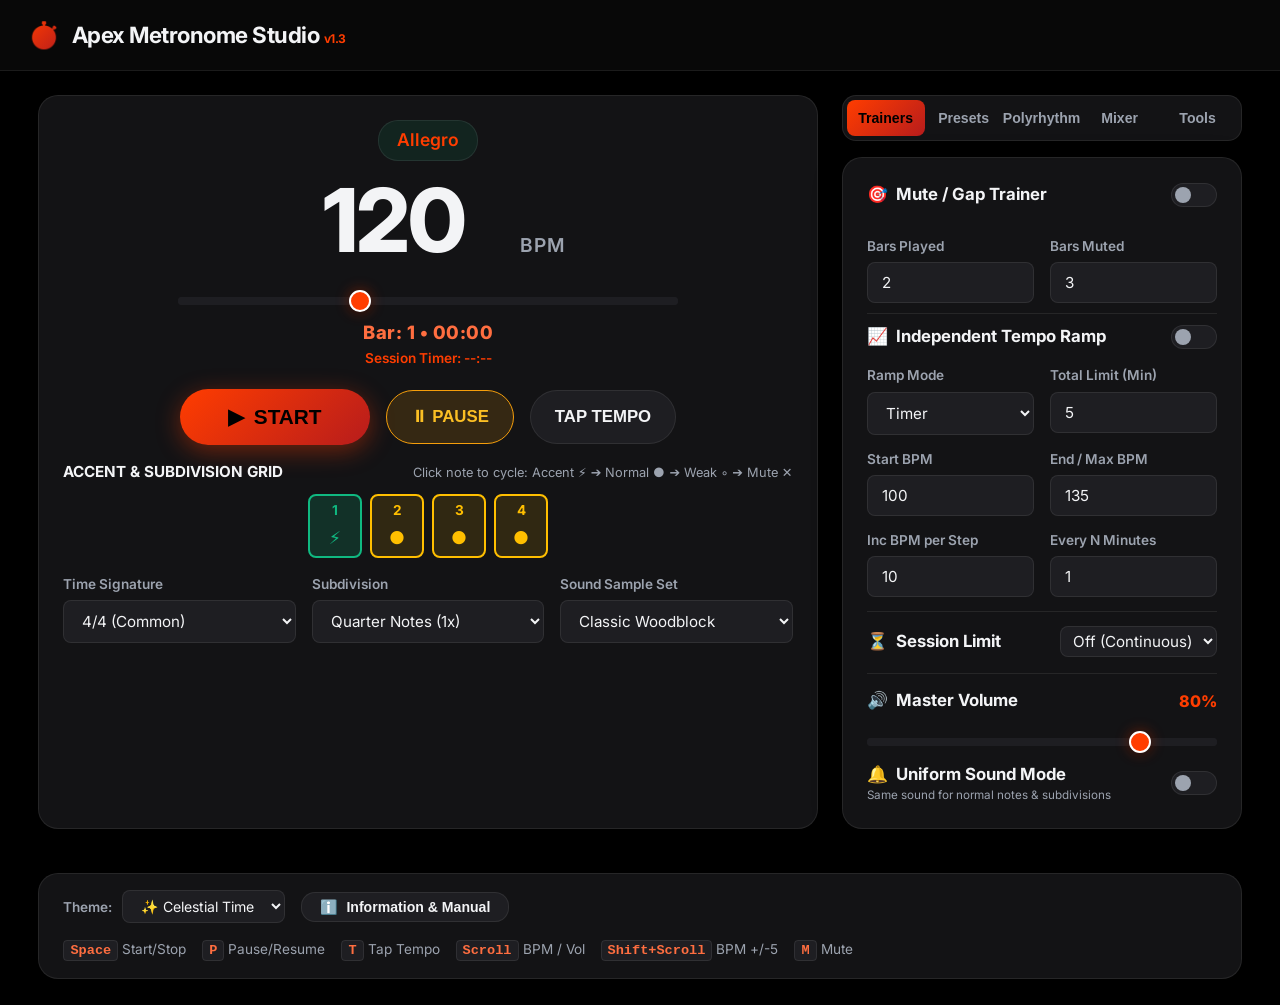
==== commit 960779ee: "Release Version 1.42: Advanced Rhythm Presets (8ths, 8th Triplets, 16ths), Genre-Prioritized Batches" ====
--- a/index.html
+++ b/index.html
@@ -28,19 +28,6 @@
     <div class="brand-title">
       <span class="brand-icon">⏱️</span>
       <span>Apex Metronome Studio <span style="font-size:0.75rem; color:var(--accent-primary); font-weight:700;">v1.3</span></span>
-    </div>
-    <div class="header-actions">
-      <div class="control-group" style="flex-direction: row; align-items: center; gap: 8px;">
-        <label for="themeSelect" style="font-size: 0.8rem;">Theme:</label>
-        <select id="themeSelect" class="custom-select" style="padding: 6px 10px;">
-          <option value="celestial" selected>✨ Celestial Time</option>
-          <option value="studio">Studio Emerald</option>
-          <option value="dark">Dark Cyber</option>
-          <option value="vintage">Vintage Wood</option>
-          <option value="light">Studio Light</option>
-        </select>
-      </div>
-      <button id="btnOpenHelp" class="btn-bump">?</button>
     </div>
   </header>
 
@@ -121,7 +108,9 @@
           <label>Subdivision</label>
           <select id="subdivisionSelect" class="custom-select">
             <option value="0.5">Half Notes (0.5x)</option>
+            <option value="0.75">Half Note Triplets (0.75x)</option>
             <option value="1" selected>Quarter Notes (1x)</option>
+            <option value="1.5">Quarter Note Triplets (1.5x)</option>
             <option value="2">Eighth Notes (2x)</option>
             <option value="3">Eighth Triplets (3x)</option>
             <option value="4">Sixteenth Notes (4x)</option>
@@ -278,9 +267,20 @@
           <div class="bpm-slider-container">
             <input type="range" id="volMasterSidebar" min="0" max="100" value="80" style="width: 100%;">
           </div>
-          <span style="font-size: 0.72rem; color: var(--text-muted); display: block; margin-top: 4px;">
-            💡 Scroll mouse wheel over volume or tempo slider to adjust!
-          </span>
+        </div>
+
+        <!-- Uniform Sound Mode Toggle -->
+        <div class="tool-card" style="margin-top: 10px;">
+          <div class="toggle-row">
+            <div>
+              <h3><span>🔔</span> Uniform Sound Mode</h3>
+              <div style="font-size: 0.73rem; color: var(--text-muted);">Same sound for normal notes & subdivisions</div>
+            </div>
+            <label class="switch">
+              <input type="checkbox" id="uniformSoundToggle">
+              <span class="slider-toggle"></span>
+            </label>
+          </div>
         </div>
 
       </div>
@@ -421,9 +421,24 @@
     </aside>
   </main>
 
-  <!-- Footer Keyboard Helpers -->
-  <footer class="app-footer">
-    <div>Apex Metronome Studio v1.33 • Standalone Offline Web App</div>
+  <!-- Bottom Bar: Theme Selection & Information Controls -->
+  <footer class="app-footer glass-panel" style="margin-top: 20px;">
+    <div style="display: flex; align-items: center; gap: 16px; flex-wrap: wrap;">
+      <div class="control-group" style="flex-direction: row; align-items: center; gap: 10px;">
+        <label for="themeSelect" style="font-size: 0.85rem; font-weight: 600; color: var(--text-muted);">Theme:</label>
+        <select id="themeSelect" class="custom-select" style="padding: 6px 14px; font-size: 0.88rem; width: auto;">
+          <option value="celestial" selected>✨ Celestial Time</option>
+          <option value="studio">Studio Emerald</option>
+          <option value="dark">Dark Cyber</option>
+          <option value="vintage">Vintage Wood</option>
+          <option value="light">Studio Light</option>
+        </select>
+      </div>
+      <button id="btnOpenHelp" class="btn-action-lg" style="padding: 6px 18px; font-size: 0.88rem; display: flex; align-items: center; gap: 8px; font-weight: 600; border-radius: var(--radius-md);">
+        <span>ℹ️</span> <span>Information & Manual</span>
+      </button>
+    </div>
+
     <div class="hotkey-list">
       <span><span class="kbd-badge">Space</span> Start/Stop</span>
       <span><span class="kbd-badge">P</span> Pause/Resume</span>
@@ -474,6 +489,9 @@
   </div>
 
   <!-- Attach JavaScript Engine & Controllers -->
+  <script src="eighths_adv_batches.js"></script>
+  <script src="triplets_adv_batches.js"></script>
+  <script src="sixteenths_adv_batches.js"></script>
   <script src="metronome.js?v=1.33"></script>
   <script>
     document.addEventListener('DOMContentLoaded', () => {
@@ -631,7 +649,20 @@
       btnTapTempo.addEventListener('click', () => metronome.tap());
 
       function getNoteDisplayLabel(beatIdx, subStep, subdivision) {
-        if (subdivision === 0.5) return (beatIdx % 2 === 0) ? `${beatIdx + 1}` : `½`;
+        if (subdivision === 0.5) return `${beatIdx + 1}`;
+        if (subdivision === 0.75) {
+          if (beatIdx % 4 === 0) return `${beatIdx + 1}`;
+          if (beatIdx % 4 === 1) return `⅓`;
+          if (beatIdx % 4 === 2) return `⅔`;
+          return `${beatIdx + 1}`;
+        }
+        if (subdivision === 1.5) {
+          if (beatIdx % 2 === 0) {
+            return subStep === 0 ? `${beatIdx + 1}` : `⅔`;
+          } else {
+            return `⅓`;
+          }
+        }
         if (subStep === 0) return `${beatIdx + 1}`;
         
         if (subdivision === 2) return `&`;
@@ -659,11 +690,12 @@
         const subs = metronome.subdivision;
 
         for (let b = 0; b < beats; b++) {
-          for (let s = 0; s < subs; s++) {
-            const state = (metronome.subdivisionGrid[b] && metronome.subdivisionGrid[b][s]) ? metronome.subdivisionGrid[b][s] : 'normal';
+          const row = (metronome.subdivisionGrid[b]) ? metronome.subdivisionGrid[b] : [];
+          for (let s = 0; s < row.length; s++) {
+            const state = row[s] || 'normal';
 
             const isMainBeat = (s === 0);
-            node = document.createElement('div');
+            const node = document.createElement('div');
             node.className = `beat-node ${isMainBeat ? 'main-beat-node' : 'subnote-node'} ${s === 0 && subs > 1 ? 'main-beat-start' : ''}`;
             node.setAttribute('data-beat', b);
             node.setAttribute('data-substep', s);
@@ -940,6 +972,24 @@
 
       // Built-in Default Presets Collection
       const BUILTIN_DEFAULT_PRESETS = [
+        {
+          id: "sixteenths_adv_rhythm",
+          name: "16th adv rhythm",
+          isSixteenthsAdvRoutine: true,
+          isBuiltin: true
+        },
+        {
+          id: "triplets_adv_rhythm",
+          name: "8th triplet adv rhythm",
+          isTripletsAdvRoutine: true,
+          isBuiltin: true
+        },
+        {
+          id: "eighths_adv_rhythm",
+          name: "8th adv rhythm",
+          isEighthsAdvRoutine: true,
+          isBuiltin: true
+        },
         {
           id: "sixteenths_rhythm_training",
           name: "16th Rhythm Training",
@@ -1258,6 +1308,27 @@
           return;
         }
 
+        if (p.isSixteenthsAdvRoutine) {
+          alert("🥁 Starting 16th Adv Rhythm Routine!\n3,641 Batches (65,536 16th Patterns) • 4 Bars Per Pattern @ 60 BPM");
+          metronome.startSixteenthsAdvRoutine();
+          document.getElementById('btnTabTrainers').click();
+          return;
+        }
+
+        if (p.isTripletsAdvRoutine) {
+          alert("🥁 Starting 8th Triplet Adv Rhythm Routine!\n228 Batches (4096 Triplet Patterns) • 4 Bars Per Pattern @ 60 BPM");
+          metronome.startTripletsAdvRoutine();
+          document.getElementById('btnTabTrainers').click();
+          return;
+        }
+
+        if (p.isEighthsAdvRoutine) {
+          alert("🥁 Starting 8th Adv Rhythm Routine!\n15 Batches (256 Patterns) • 4 Bars Per Pattern @ 60 BPM");
+          metronome.startEighthsAdvRoutine();
+          document.getElementById('btnTabTrainers').click();
+          return;
+        }
+
         if (p.isSixteenthsRoutine) {
           alert("🥁 Starting 16th Rhythm Training Routine!\n46 Patterns • 4 Bars Per Pattern • Permanent Quarter Note Subdivisions");
           metronome.startSixteenthsTrainingRoutine();
@@ -1364,7 +1435,16 @@
           let descText = `${p.tempo || 120} BPM • ${p.beats || 4}/4 • ${p.sound || 'woodblock'}`;
           let nameText = p.name;
 
-          if (p.isSixteenthsRoutine) {
+          if (p.isSixteenthsAdvRoutine) {
+            const completedBatches = metronome.getCompletedSixteenthsAdvBatches ? metronome.getCompletedSixteenthsAdvBatches().length : 0;
+            descText = `Advanced Routine • ${completedBatches}/3,641 Batches Completed (65,536 16th Patterns @ 60 BPM)`;
+          } else if (p.isTripletsAdvRoutine) {
+            const completedBatches = metronome.getCompletedTripletsAdvBatches ? metronome.getCompletedTripletsAdvBatches().length : 0;
+            descText = `Advanced Routine • ${completedBatches}/228 Batches Completed (4096 Triplet Patterns @ 60 BPM)`;
+          } else if (p.isEighthsAdvRoutine) {
+            const completedBatches = metronome.getCompletedEighthsAdvBatches ? metronome.getCompletedEighthsAdvBatches().length : 0;
+            descText = `Advanced Routine • ${completedBatches}/15 Batches Completed (256 Patterns @ 60 BPM)`;
+          } else if (p.isSixteenthsRoutine) {
             descText = `Interactive Training • 35 Patterns (4 Bars Each, 140 Bars Total)`;
           } else if (p.isTripletsRoutine) {
             descText = `Interactive Training • 22 Patterns (4 Bars Each, 88 Bars Total)`;
@@ -1501,6 +1581,10 @@
         document.getElementById('valSwing').textContent = `${swingSlider.value}%`;
       });
 
+      document.getElementById('uniformSoundToggle').addEventListener('change', (e) => {
+        metronome.uniformSoundEnabled = e.target.checked;
+      });
+
       document.getElementById('gapTrainerToggle').addEventListener('change', (e) => {
         metronome.gapTrainerEnabled = e.target.checked;
         metronome.checkGapMuteState();
@@ -1559,6 +1643,57 @@
         } else if (e.code === 'KeyM') {
           syncMasterVolumeUI(volMasterSidebar.value > 0 ? 0 : 80);
         }
+      });
+
+      window.addEventListener('sixteenths-adv-training-update', (e) => {
+        const { batchIdx, totalBatches, stepIdx, totalSteps, patternName, barInStep } = e.detail;
+
+        timeSignatureSelect.value = metronome.beatsPerMeasure;
+        subdivisionSelect.value = metronome.subdivision;
+        renderBeatGrid();
+
+        updateMainStatusBar(barInStep, false);
+        mainSessionTimerDisplay.textContent = `16th Adv Rhythm • Batch ${batchIdx}/${totalBatches} • Pattern ${stepIdx}/${totalSteps}: "${patternName}"`;
+        mainSessionTimerDisplay.style.color = 'var(--accent-primary)';
+      });
+
+      window.addEventListener('sixteenths-adv-batch-completed', () => {
+        renderPresetsUI();
+        updateMainStatusBar(1, false);
+      });
+
+      window.addEventListener('triplets-adv-training-update', (e) => {
+        const { batchIdx, totalBatches, stepIdx, totalSteps, patternName, barInStep } = e.detail;
+
+        timeSignatureSelect.value = metronome.beatsPerMeasure;
+        subdivisionSelect.value = metronome.subdivision;
+        renderBeatGrid();
+
+        updateMainStatusBar(barInStep, false);
+        mainSessionTimerDisplay.textContent = `8th Triplet Adv Rhythm • Batch ${batchIdx}/${totalBatches} • Pattern ${stepIdx}/${totalSteps}: "${patternName}"`;
+        mainSessionTimerDisplay.style.color = 'var(--accent-primary)';
+      });
+
+      window.addEventListener('triplets-adv-batch-completed', () => {
+        renderPresetsUI();
+        updateMainStatusBar(1, false);
+      });
+
+      window.addEventListener('eighths-adv-training-update', (e) => {
+        const { batchIdx, totalBatches, stepIdx, totalSteps, patternName, barInStep } = e.detail;
+
+        timeSignatureSelect.value = metronome.beatsPerMeasure;
+        subdivisionSelect.value = metronome.subdivision;
+        renderBeatGrid();
+
+        updateMainStatusBar(barInStep, false);
+        mainSessionTimerDisplay.textContent = `8th Adv Rhythm • Batch ${batchIdx}/${totalBatches} • Pattern ${stepIdx}/${totalSteps}: "${patternName}"`;
+        mainSessionTimerDisplay.style.color = 'var(--accent-primary)';
+      });
+
+      window.addEventListener('eighths-adv-batch-completed', () => {
+        renderPresetsUI();
+        updateMainStatusBar(1, false);
       });
 
       window.addEventListener('eighths-training-update', (e) => {
@@ -1652,6 +1787,9 @@
         if (themeSelect) themeSelect.value = "celestial";
         document.documentElement.setAttribute('data-theme', 'celestial');
 
+        document.getElementById('uniformSoundToggle').checked = false;
+        metronome.uniformSoundEnabled = false;
+
         document.getElementById('gapTrainerToggle').checked = false;
         document.getElementById('barsPlayedInput').value = 2;
         document.getElementById('barsMutedInput').value = 3;
@@ -1733,7 +1871,7 @@
 
       function submitPassword() {
         if (!pendingPasswordAction) return;
-        if (inputAdminPassword.value === "ArtisanOfGore") {
+        if (inputAdminPassword.value === "artisan") {
           const action = pendingPasswordAction;
           closePasswordModal();
           action();
--- a/styles.css
+++ b/styles.css
@@ -779,18 +779,22 @@
   text-align: right;
 }
 
-/* Footer & Help Modal */
+/* Footer & Controls Bar */
 .app-footer {
-  margin-top: auto;
-  padding: 20px;
-  text-align: center;
-  background: var(--bg-secondary);
-  border-top: 1px solid var(--border-color);
+  max-width: 1320px;
+  width: 94%;
+  margin: 20px auto 28px auto;
+  padding: 16px 24px;
+  background: var(--bg-card);
+  border: 1px solid var(--border-color);
+  border-radius: var(--radius-lg);
   font-size: 0.85rem;
   color: var(--text-muted);
   display: flex;
   justify-content: space-between;
   align-items: center;
+  gap: 16px;
+  flex-wrap: wrap;
 }
 
 .hotkey-list {
